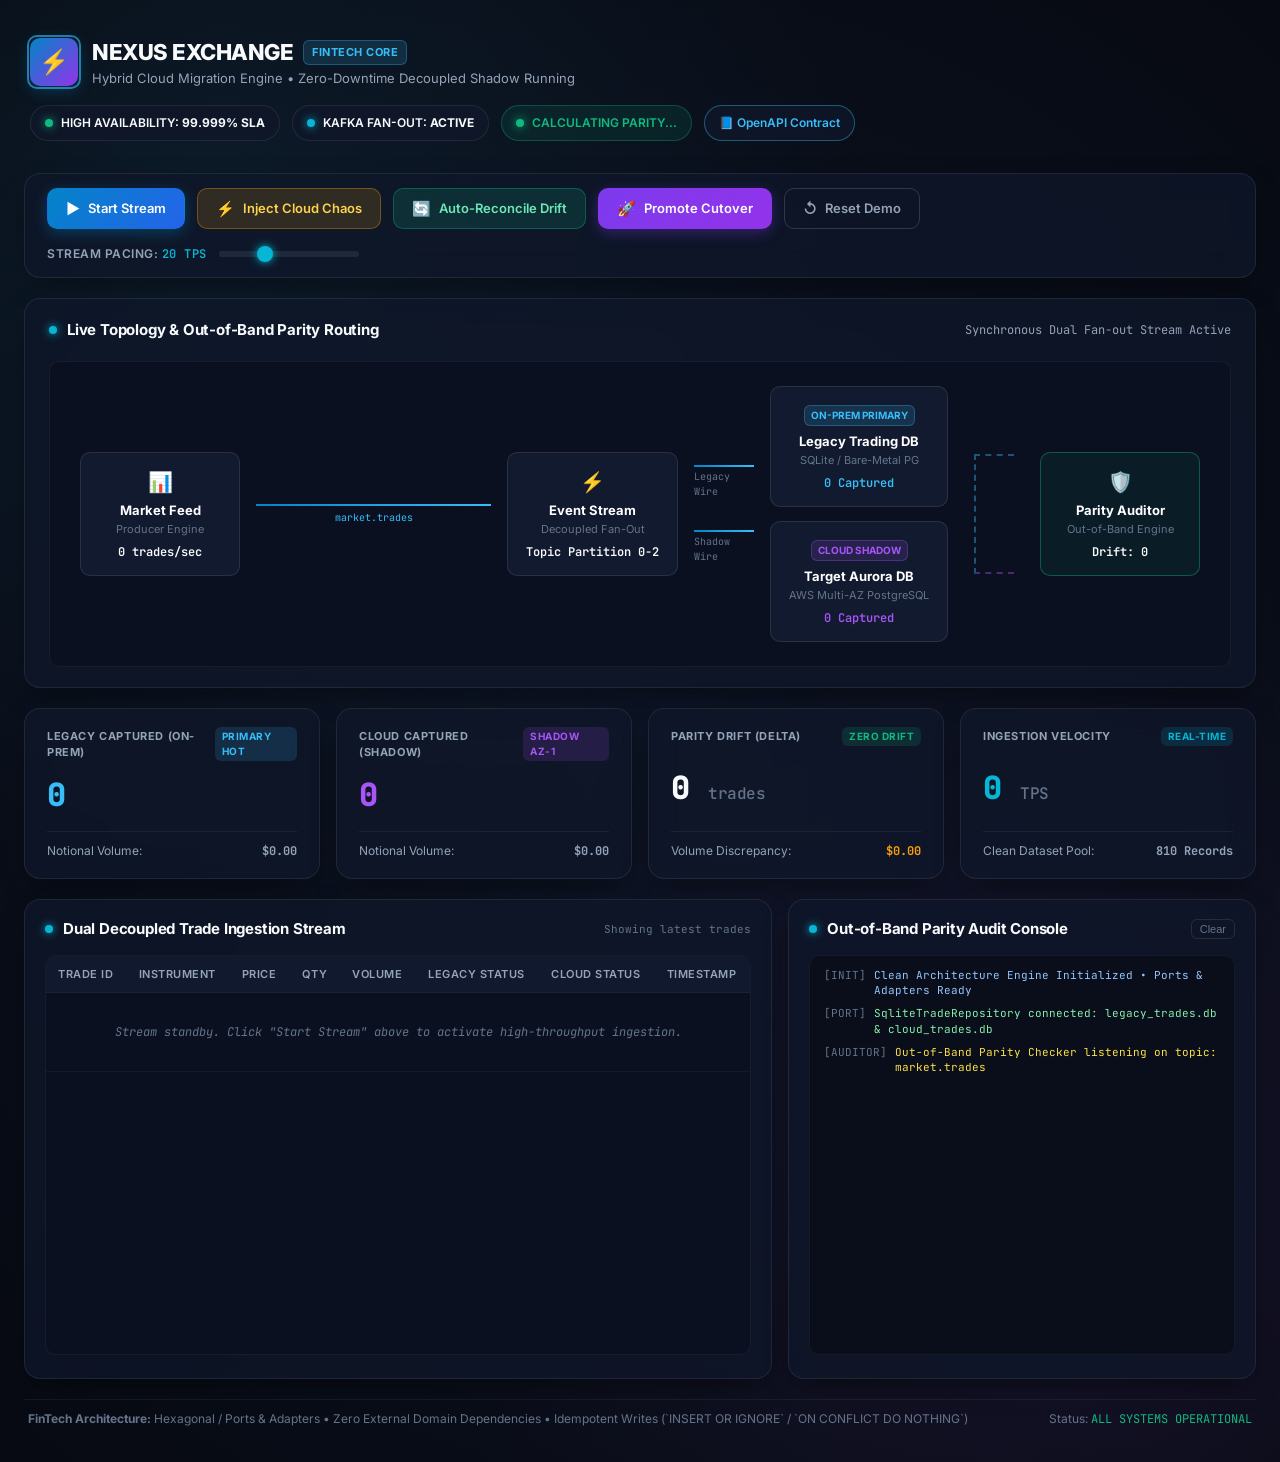
==== index.html @ 97c45644 "feat: initial clean architecture hybrid cloud migration system" ====
<!DOCTYPE html>
<html lang="en">
<head>
  <meta charset="UTF-8">
  <meta name="viewport" content="width=device-width, initial-scale=1.0">
  <title>Nexus Exchange | Hybrid Cloud Migration & Parity Mission Control</title>
  <meta name="description" content="Decoupled shadow running, real-time parity auditor, and zero-downtime cutover dashboard for 24/7 financial exchange.">
  <link rel="preconnect" href="https://fonts.googleapis.com">
  <link rel="preconnect" href="https://fonts.gstatic.com" crossorigin>
  <link href="https://fonts.googleapis.com/css2?family=Inter:wght@300;400;500;600;700;800&family=JetBrains+Mono:wght@400;500;700&display=swap" rel="stylesheet">
  <link rel="stylesheet" href="/style.css">
</head>
<body>
  <div class="app-container">
    <!-- Top Navigation / Header -->
    <header class="app-header">
      <div class="header-brand">
        <div class="brand-logo">
          <span class="logo-icon">⚡</span>
          <div class="logo-pulse"></div>
        </div>
        <div>
          <h1 class="brand-title">NEXUS EXCHANGE <span class="badge-sub">FINTECH CORE</span></h1>
          <p class="brand-subtitle">Hybrid Cloud Migration Engine &bull; Zero-Downtime Decoupled Shadow Running</p>
        </div>
      </div>

      <div class="header-telemetry">
        <div class="telemetry-badge" id="sla-badge">
          <span class="pulse-dot green"></span>
          <span class="badge-label">HIGH AVAILABILITY: <strong id="sla-val">99.999% SLA</strong></span>
        </div>
        <div class="telemetry-badge" id="broker-badge">
          <span class="pulse-dot cyan"></span>
          <span class="badge-label">KAFKA FAN-OUT: <strong id="broker-status">ACTIVE</strong></span>
        </div>
        <div class="telemetry-badge parity-pill" id="parity-pill">
          <span class="pulse-dot" id="parity-pill-dot"></span>
          <span class="badge-label" id="parity-pill-text">CALCULATING PARITY...</span>
        </div>
        <a href="/docs" target="_blank" class="telemetry-badge" style="text-decoration:none; color:#38bdf8; border-color:rgba(56,189,248,0.4);">
          <span>📘 OpenAPI Contract</span>
        </a>
      </div>
    </header>

    <!-- Mission Control Action Bar -->
    <section class="control-bar glass-card">
      <div class="controls-group">
        <button id="btn-stream-toggle" class="btn btn-primary" title="Toggle Live Market Feed Ingestion">
          <span class="btn-icon" id="stream-icon">▶</span>
          <span id="stream-btn-label">Start Stream</span>
        </button>

        <button id="btn-chaos-toggle" class="btn btn-warning" title="Simulate AWS Availability Zone Outage / Network Partition">
          <span class="btn-icon">⚡</span>
          <span id="chaos-btn-label">Inject Cloud Chaos</span>
        </button>

        <button id="btn-reconcile" class="btn btn-success" title="Execute Idempotent Out-of-Band Replay to Heal Drift">
          <span class="btn-icon">🔄</span>
          <span>Auto-Reconcile Drift</span>
        </button>

        <button id="btn-cutover" class="btn btn-accent" title="Promote Cloud Aurora to Primary Master">
          <span class="btn-icon">🚀</span>
          <span>Promote Cutover</span>
        </button>

        <button id="btn-reset" class="btn btn-outline" title="Reset Ingestion Databases and Cleanse Fresh Trades">
          <span class="btn-icon">↺</span>
          <span>Reset Demo</span>
        </button>
      </div>

      <div class="speed-slider-group">
        <label for="speed-range" class="slider-label">STREAM PACING: <span id="speed-val" class="mono text-cyan">20 TPS</span></label>
        <input type="range" id="speed-range" min="2" max="60" value="20" class="custom-slider">
      </div>
    </section>

    <!-- Architecture Visualizer Diagram -->
    <section class="arch-visualizer glass-card">
      <div class="section-header">
        <div class="section-title-wrap">
          <span class="section-dot"></span>
          <h2>Live Topology & Out-of-Band Parity Routing</h2>
        </div>
        <span class="topology-sub" id="topology-status-text">Synchronous Dual Fan-out Stream Active</span>
      </div>

      <div class="diagram-grid">
        <!-- Node 1: Producer -->
        <div class="topo-node producer-node">
          <div class="node-icon">📊</div>
          <div class="node-title">Market Feed</div>
          <div class="node-subtitle">Producer Engine</div>
          <div class="node-metric" id="topo-producer-rate">0 trades/sec</div>
        </div>

        <div class="connector connector-right">
          <div class="flow-line active"></div>
          <span class="connector-label">market.trades</span>
        </div>

        <!-- Node 2: Decoupled Broker -->
        <div class="topo-node broker-node">
          <div class="node-icon">⚡</div>
          <div class="node-title">Event Stream</div>
          <div class="node-subtitle">Decoupled Fan-Out</div>
          <div class="node-metric">Topic Partition 0-2</div>
        </div>

        <!-- Fork Split -->
        <div class="fork-connectors">
          <div class="fork-leg fork-top">
            <div class="flow-line active"></div>
            <span class="fork-tag">Legacy Wire</span>
          </div>
          <div class="fork-leg fork-bottom" id="cloud-fork-leg">
            <div class="flow-line active" id="cloud-flow-line"></div>
            <span class="fork-tag" id="cloud-fork-tag">Shadow Wire</span>
          </div>
        </div>

        <!-- Target Nodes Column -->
        <div class="target-nodes-col">
          <!-- Node 3: On-Prem Legacy -->
          <div class="topo-node legacy-target-node">
            <div class="node-badge legacy-tag">ON-PREM PRIMARY</div>
            <div class="node-title">Legacy Trading DB</div>
            <div class="node-subtitle">SQLite / Bare-Metal PG</div>
            <div class="node-metric mono text-legacy" id="topo-legacy-count">0 Captured</div>
          </div>

          <!-- Node 4: Target Cloud -->
          <div class="topo-node cloud-target-node" id="topo-cloud-node">
            <div class="node-badge cloud-tag" id="cloud-node-badge">CLOUD SHADOW</div>
            <div class="node-title">Target Aurora DB</div>
            <div class="node-subtitle">AWS Multi-AZ PostgreSQL</div>
            <div class="node-metric mono text-cloud" id="topo-cloud-count">0 Captured</div>
          </div>
        </div>

        <div class="auditor-connectors">
          <div class="diag-line-top"></div>
          <div class="diag-line-bottom"></div>
        </div>

        <!-- Node 5: Out of Band Parity Auditor -->
        <div class="topo-node auditor-node" id="topo-auditor-node">
          <div class="node-icon">🛡️</div>
          <div class="node-title">Parity Auditor</div>
          <div class="node-subtitle">Out-of-Band Engine</div>
          <div class="node-metric" id="topo-auditor-drift">Drift: 0</div>
        </div>
      </div>
    </section>

    <!-- Key Metrics Cards Grid -->
    <section class="kpi-grid">
      <!-- Card 1: Legacy Database Captured -->
      <div class="kpi-card glass-card">
        <div class="kpi-header">
          <span class="kpi-title">LEGACY CAPTURED (ON-PREM)</span>
          <span class="badge-mini legacy">PRIMARY HOT</span>
        </div>
        <div class="kpi-value mono text-legacy" id="kpi-legacy-count">0</div>
        <div class="kpi-footer">
          <span>Notional Volume:</span>
          <strong class="mono" id="kpi-legacy-vol">$0.00</strong>
        </div>
      </div>

      <!-- Card 2: Cloud Database Captured -->
      <div class="kpi-card glass-card">
        <div class="kpi-header">
          <span class="kpi-title">CLOUD CAPTURED (SHADOW)</span>
          <span class="badge-mini cloud" id="cloud-badge-status">SHADOW AZ-1</span>
        </div>
        <div class="kpi-value mono text-cloud" id="kpi-cloud-count">0</div>
        <div class="kpi-footer">
          <span>Notional Volume:</span>
          <strong class="mono" id="kpi-cloud-vol">$0.00</strong>
        </div>
      </div>

      <!-- Card 3: Out-of-Band Drift -->
      <div class="kpi-card glass-card" id="card-drift">
        <div class="kpi-header">
          <span class="kpi-title">PARITY DRIFT (DELTA)</span>
          <span class="badge-mini drift" id="drift-status-badge">ZERO DRIFT</span>
        </div>
        <div class="kpi-value mono" id="kpi-drift-count">0 <span class="drift-unit">trades</span></div>
        <div class="kpi-footer">
          <span>Volume Discrepancy:</span>
          <strong class="mono text-warn" id="kpi-vol-diff">$0.00</strong>
        </div>
      </div>

      <!-- Card 4: Cutover & Ingestion Velocity -->
      <div class="kpi-card glass-card">
        <div class="kpi-header">
          <span class="kpi-title">INGESTION VELOCITY</span>
          <span class="badge-mini tps">REAL-TIME</span>
        </div>
        <div class="kpi-value mono text-cyan" id="kpi-tps">0 <span class="drift-unit">TPS</span></div>
        <div class="kpi-footer">
          <span>Clean Dataset Pool:</span>
          <strong class="mono" id="kpi-clean-pool">810 Records</strong>
        </div>
      </div>
    </section>

    <!-- Main Workspace Split: Live Feeds & Audit Ledger -->
    <main class="workspace-grid">
      <!-- Left Panel: Real-Time Dual Trade Ingestion Feed -->
      <section class="feed-panel glass-card">
        <div class="panel-header">
          <div class="section-title-wrap">
            <span class="section-dot pulse-cyan"></span>
            <h3>Dual Decoupled Trade Ingestion Stream</h3>
          </div>
          <span class="feed-counter mono" id="feed-counter">Showing latest trades</span>
        </div>

        <div class="table-container">
          <table class="trade-table" id="trade-table">
            <thead>
              <tr>
                <th>Trade ID</th>
                <th>Instrument</th>
                <th>Price</th>
                <th>Qty</th>
                <th>Volume</th>
                <th>Legacy Status</th>
                <th>Cloud Status</th>
                <th>Timestamp</th>
              </tr>
            </thead>
            <tbody id="trade-tbody">
              <!-- Populated dynamically via SSE stream -->
              <tr class="empty-row">
                <td colspan="8">Stream standby. Click "Start Stream" above to activate high-throughput ingestion.</td>
              </tr>
            </tbody>
          </table>
        </div>
      </section>

      <!-- Right Panel: Parity Audit Log & Chaos Console -->
      <section class="audit-panel glass-card">
        <div class="panel-header">
          <div class="section-title-wrap">
            <span class="section-dot pulse-green" id="audit-dot"></span>
            <h3>Out-of-Band Parity Audit Console</h3>
          </div>
          <button class="btn-clear" id="btn-clear-log" title="Clear Event Log">Clear</button>
        </div>

        <div class="console-box" id="audit-console">
          <div class="log-line info">
            <span class="log-ts">[INIT]</span>
            <span class="log-msg">Clean Architecture Engine Initialized &bull; Ports & Adapters Ready</span>
          </div>
          <div class="log-line success">
            <span class="log-ts">[PORT]</span>
            <span class="log-msg">SqliteTradeRepository connected: legacy_trades.db &amp; cloud_trades.db</span>
          </div>
          <div class="log-line highlight">
            <span class="log-ts">[AUDITOR]</span>
            <span class="log-msg">Out-of-Band Parity Checker listening on topic: market.trades</span>
          </div>
        </div>
      </section>
    </main>

    <!-- Footer System Info -->
    <footer class="app-footer">
      <div>
        <strong>FinTech Architecture:</strong> Hexagonal / Ports &amp; Adapters &bull; Zero External Domain Dependencies &bull; Idempotent Writes (`INSERT OR IGNORE` / `ON CONFLICT DO NOTHING`)
      </div>
      <div>
        Status: <span class="text-green mono">ALL SYSTEMS OPERATIONAL</span>
      </div>
    </footer>
  </div>

  <script src="/app.js"></script>
</body>
</html>
---- style.css ----
/* ==========================================================================
   NEXUS EXCHANGE - HYBRID CLOUD MIGRATION MISSION CONTROL
   Sleek Dark Mode FinTech Visual System
   ========================================================================== */

:root {
  --bg-main: #070a12;
  --bg-card: rgba(15, 23, 42, 0.75);
  --bg-card-hover: rgba(22, 34, 61, 0.85);
  --bg-inner: #0b1120;
  --border-card: rgba(255, 255, 255, 0.08);
  --border-focus: rgba(56, 189, 248, 0.5);

  --text-primary: #f8fafc;
  --text-secondary: #94a3b8;
  --text-muted: #64748b;

  --color-legacy: #38bdf8;
  --color-cloud: #a855f7;
  --color-green: #10b981;
  --color-green-glow: rgba(16, 185, 129, 0.25);
  --color-warn: #f59e0b;
  --color-warn-glow: rgba(245, 158, 11, 0.25);
  --color-danger: #ef4444;
  --color-danger-glow: rgba(239, 68, 68, 0.3);
  --color-cyan: #06b6d4;
  --color-cyan-glow: rgba(6, 182, 212, 0.25);

  --font-sans: 'Inter', -apple-system, BlinkMacSystemFont, 'Segoe UI', Roboto, sans-serif;
  --font-mono: 'JetBrains Mono', 'Fira Code', monospace;

  --radius-sm: 6px;
  --radius-md: 10px;
  --radius-lg: 16px;
  --radius-xl: 22px;

  --shadow-card: 0 10px 30px -10px rgba(0, 0, 0, 0.6);
  --shadow-glow-cyan: 0 0 20px -3px rgba(6, 182, 212, 0.4);
  --shadow-glow-green: 0 0 20px -3px rgba(16, 185, 129, 0.4);
  --shadow-glow-danger: 0 0 25px 0px rgba(239, 68, 68, 0.45);
}

* {
  box-sizing: border-box;
  margin: 0;
  padding: 0;
}

body {
  background-color: var(--bg-main);
  background-image: 
    radial-gradient(circle at 15% 15%, rgba(56, 189, 248, 0.08) 0%, transparent 40%),
    radial-gradient(circle at 85% 85%, rgba(168, 85, 247, 0.08) 0%, transparent 40%),
    radial-gradient(circle at 50% 50%, rgba(15, 23, 42, 0.8) 0%, var(--bg-main) 100%);
  color: var(--text-primary);
  font-family: var(--font-sans);
  line-height: 1.5;
  min-height: 100vh;
  padding: 24px;
  -webkit-font-smoothing: antialiased;
}

.mono {
  font-family: var(--font-mono);
}

.text-cyan { color: var(--color-cyan); }
.text-green { color: var(--color-green); }
.text-legacy { color: var(--color-legacy); }
.text-cloud { color: var(--color-cloud); }
.text-warn { color: var(--color-warn); }
.text-danger { color: var(--color-danger); }

/* Glassmorphism Card Style */
.glass-card {
  background: var(--bg-card);
  backdrop-filter: blur(16px);
  -webkit-backdrop-filter: blur(16px);
  border: 1px solid var(--border-card);
  border-radius: var(--radius-lg);
  box-shadow: var(--shadow-card);
  transition: transform 0.2s ease, border-color 0.2s ease, box-shadow 0.2s ease;
}

.glass-card:hover {
  border-color: rgba(255, 255, 255, 0.12);
}

.app-container {
  max-width: 1480px;
  margin: 0 auto;
  display: flex;
  flex-direction: column;
  gap: 20px;
}

/* ==========================================================================
   Header & Telemetry Ribbon
   ========================================================================== */
.app-header {
  display: flex;
  justify-content: space-between;
  align-items: center;
  flex-wrap: wrap;
  gap: 16px;
  padding: 12px 6px;
}

.header-brand {
  display: flex;
  align-items: center;
  gap: 14px;
}

.brand-logo {
  position: relative;
  width: 48px;
  height: 48px;
  border-radius: var(--radius-md);
  background: linear-gradient(135deg, #0284c7, #9333ea);
  display: flex;
  align-items: center;
  justify-content: center;
  box-shadow: 0 4px 15px rgba(2, 132, 199, 0.35);
}

.logo-icon {
  font-size: 24px;
}

.logo-pulse {
  position: absolute;
  inset: -3px;
  border-radius: var(--radius-md);
  border: 2px solid rgba(56, 189, 248, 0.6);
  animation: pulse-ring 2s cubic-bezier(0.24, 0, 0.38, 1) infinite;
}

@keyframes pulse-ring {
  0% { transform: scale(0.95); opacity: 0.8; }
  50% { transform: scale(1.15); opacity: 0; }
  100% { transform: scale(0.95); opacity: 0; }
}

.brand-title {
  font-size: 22px;
  font-weight: 800;
  letter-spacing: -0.5px;
  display: flex;
  align-items: center;
  gap: 10px;
}

.badge-sub {
  font-size: 11px;
  font-weight: 700;
  padding: 3px 8px;
  border-radius: var(--radius-sm);
  background: rgba(56, 189, 248, 0.15);
  color: var(--color-legacy);
  border: 1px solid rgba(56, 189, 248, 0.3);
  letter-spacing: 0.5px;
}

.brand-subtitle {
  font-size: 13px;
  color: var(--text-secondary);
}

.header-telemetry {
  display: flex;
  align-items: center;
  gap: 12px;
  flex-wrap: wrap;
}

.telemetry-badge {
  display: flex;
  align-items: center;
  gap: 8px;
  padding: 8px 14px;
  border-radius: 9999px;
  background: rgba(15, 23, 42, 0.8);
  border: 1px solid var(--border-card);
  font-size: 12px;
  font-weight: 600;
}

.parity-pill {
  border-color: rgba(16, 185, 129, 0.3);
  background: rgba(16, 185, 129, 0.1);
  color: var(--color-green);
  transition: all 0.3s ease;
}

.parity-pill.drift {
  border-color: rgba(239, 68, 68, 0.4);
  background: rgba(239, 68, 68, 0.15);
  color: #fca5a5;
  box-shadow: var(--shadow-glow-danger);
}

.pulse-dot {
  width: 8px;
  height: 8px;
  border-radius: 50%;
  background: var(--color-green);
  box-shadow: 0 0 10px var(--color-green);
  animation: pulse-dot 1.5s infinite;
}

.pulse-dot.cyan {
  background: var(--color-cyan);
  box-shadow: 0 0 10px var(--color-cyan);
}

.pulse-dot.warn {
  background: var(--color-warn);
  box-shadow: 0 0 10px var(--color-warn);
}

.pulse-dot.danger {
  background: var(--color-danger);
  box-shadow: 0 0 12px var(--color-danger);
}

@keyframes pulse-dot {
  0% { transform: scale(0.9); opacity: 0.7; }
  50% { transform: scale(1.2); opacity: 1; }
  100% { transform: scale(0.9); opacity: 0.7; }
}

/* ==========================================================================
   Control Bar
   ========================================================================== */
.control-bar {
  display: flex;
  justify-content: space-between;
  align-items: center;
  padding: 14px 22px;
  flex-wrap: wrap;
  gap: 16px;
}

.controls-group {
  display: flex;
  align-items: center;
  gap: 12px;
  flex-wrap: wrap;
}

.btn {
  display: inline-flex;
  align-items: center;
  gap: 8px;
  padding: 10px 18px;
  border-radius: var(--radius-md);
  font-size: 13px;
  font-weight: 600;
  cursor: pointer;
  border: 1px solid transparent;
  transition: all 0.2s cubic-bezier(0.4, 0, 0.2, 1);
  font-family: var(--font-sans);
}

.btn:active {
  transform: scale(0.97);
}

.btn-icon {
  font-size: 15px;
}

.btn-primary {
  background: linear-gradient(135deg, #0284c7, #2563eb);
  color: #fff;
  box-shadow: 0 4px 14px rgba(2, 132, 199, 0.35);
}

.btn-primary:hover {
  background: linear-gradient(135deg, #0369a1, #1d4ed8);
  box-shadow: var(--shadow-glow-cyan);
}

.btn-warning {
  background: rgba(245, 158, 11, 0.15);
  color: #fcd34d;
  border-color: rgba(245, 158, 11, 0.35);
}

.btn-warning:hover {
  background: rgba(245, 158, 11, 0.25);
  box-shadow: 0 0 15px rgba(245, 158, 11, 0.35);
}

.btn-warning.active-chaos {
  background: linear-gradient(135deg, #dc2626, #b91c1c);
  color: #fff;
  border-color: #ef4444;
  box-shadow: var(--shadow-glow-danger);
  animation: chaos-pulse 1.2s infinite;
}

@keyframes chaos-pulse {
  0% { box-shadow: 0 0 10px rgba(239, 68, 68, 0.4); }
  50% { box-shadow: 0 0 25px rgba(239, 68, 68, 0.8); }
  100% { box-shadow: 0 0 10px rgba(239, 68, 68, 0.4); }
}

.btn-success {
  background: rgba(16, 185, 129, 0.15);
  color: #6ee7b7;
  border-color: rgba(16, 185, 129, 0.35);
}

.btn-success:hover {
  background: rgba(16, 185, 129, 0.25);
  box-shadow: var(--shadow-glow-green);
}

.btn-accent {
  background: linear-gradient(135deg, #7c3aed, #9333ea);
  color: #fff;
  box-shadow: 0 4px 14px rgba(124, 58, 237, 0.35);
}

.btn-accent:hover {
  background: linear-gradient(135deg, #6d28d9, #7e22ce);
}

.btn-outline {
  background: transparent;
  color: var(--text-secondary);
  border-color: rgba(255, 255, 255, 0.15);
}

.btn-outline:hover {
  background: rgba(255, 255, 255, 0.05);
  color: var(--text-primary);
}

.speed-slider-group {
  display: flex;
  align-items: center;
  gap: 12px;
}

.slider-label {
  font-size: 12px;
  font-weight: 600;
  color: var(--text-secondary);
  letter-spacing: 0.5px;
}

.custom-slider {
  appearance: none;
  width: 140px;
  height: 6px;
  background: #1e293b;
  border-radius: 9999px;
  outline: none;
  cursor: pointer;
}

.custom-slider::-webkit-slider-thumb {
  appearance: none;
  width: 16px;
  height: 16px;
  border-radius: 50%;
  background: var(--color-cyan);
  box-shadow: 0 0 8px var(--color-cyan);
  cursor: pointer;
}

/* ==========================================================================
   Architecture Visualizer Diagram
   ========================================================================== */
.arch-visualizer {
  padding: 20px 24px;
}

.section-header {
  display: flex;
  justify-content: space-between;
  align-items: center;
  margin-bottom: 20px;
}

.section-title-wrap {
  display: flex;
  align-items: center;
  gap: 10px;
}

.section-title-wrap h2,
.section-title-wrap h3 {
  font-size: 15px;
  font-weight: 700;
  letter-spacing: -0.2px;
}

.section-dot {
  width: 8px;
  height: 8px;
  border-radius: 50%;
  background: var(--color-cyan);
  box-shadow: 0 0 8px var(--color-cyan);
}

.topology-sub {
  font-size: 12px;
  color: var(--text-secondary);
  font-family: var(--font-mono);
}

.diagram-grid {
  display: flex;
  align-items: center;
  justify-content: space-between;
  position: relative;
  background: rgba(11, 17, 32, 0.85);
  border: 1px solid rgba(255, 255, 255, 0.05);
  border-radius: var(--radius-md);
  padding: 24px 30px;
  gap: 16px;
  overflow-x: auto;
}

.topo-node {
  background: #111a2e;
  border: 1px solid rgba(255, 255, 255, 0.1);
  border-radius: var(--radius-md);
  padding: 14px 18px;
  min-width: 160px;
  text-align: center;
  position: relative;
  transition: all 0.3s ease;
}

.topo-node:hover {
  transform: translateY(-2px);
  border-color: rgba(56, 189, 248, 0.4);
}

.node-icon {
  font-size: 20px;
  margin-bottom: 4px;
}

.node-title {
  font-size: 13px;
  font-weight: 700;
  color: #fff;
}

.node-subtitle {
  font-size: 11px;
  color: var(--text-muted);
  margin-bottom: 6px;
}

.node-metric {
  font-size: 12px;
  font-weight: 600;
  font-family: var(--font-mono);
}

.node-badge {
  display: inline-block;
  font-size: 10px;
  font-weight: 700;
  padding: 2px 6px;
  border-radius: var(--radius-sm);
  margin-bottom: 6px;
}

.node-badge.legacy-tag {
  background: rgba(56, 189, 248, 0.15);
  color: var(--color-legacy);
  border: 1px solid rgba(56, 189, 248, 0.3);
}

.node-badge.cloud-tag {
  background: rgba(168, 85, 247, 0.15);
  color: var(--color-cloud);
  border: 1px solid rgba(168, 85, 247, 0.3);
}

/* Dynamic State for Cloud Target Node during Outage */
.cloud-target-node.outage {
  border-color: #ef4444;
  background: rgba(239, 68, 68, 0.08);
  box-shadow: 0 0 20px rgba(239, 68, 68, 0.25);
}

.cloud-target-node.outage .node-badge {
  background: rgba(239, 68, 68, 0.2);
  color: #fca5a5;
  border-color: #ef4444;
}

.connector {
  flex: 1;
  position: relative;
  display: flex;
  flex-direction: column;
  align-items: center;
  min-width: 60px;
}

.flow-line {
  width: 100%;
  height: 2px;
  background: linear-gradient(90deg, #0284c7, #38bdf8);
  position: relative;
  overflow: hidden;
}

.flow-line::after {
  content: '';
  position: absolute;
  top: 0;
  left: -50%;
  width: 50%;
  height: 100%;
  background: #fff;
  box-shadow: 0 0 10px #38bdf8;
  animation: flow-run 1.5s infinite linear;
}

@keyframes flow-run {
  0% { left: -50%; }
  100% { left: 100%; }
}

.connector-label {
  font-size: 10px;
  font-family: var(--font-mono);
  color: var(--color-legacy);
  margin-top: 4px;
}

.fork-connectors {
  display: flex;
  flex-direction: column;
  justify-content: space-around;
  height: 130px;
  width: 60px;
}

.fork-leg {
  display: flex;
  flex-direction: column;
  align-items: center;
}

.fork-tag {
  font-size: 10px;
  color: var(--text-muted);
  font-family: var(--font-mono);
  margin-top: 2px;
}

.fork-leg.partitioned .flow-line {
  background: #ef4444;
}

.fork-leg.partitioned .flow-line::after {
  display: none;
}

.fork-leg.partitioned .fork-tag {
  color: #f87171;
  font-weight: 700;
}

.target-nodes-col {
  display: flex;
  flex-direction: column;
  gap: 14px;
}

.auditor-connectors {
  display: flex;
  flex-direction: column;
  justify-content: center;
  width: 40px;
  height: 120px;
  border-left: 2px dashed rgba(56, 189, 248, 0.4);
  border-top: 2px dashed rgba(56, 189, 248, 0.4);
  border-bottom: 2px dashed rgba(168, 85, 247, 0.4);
  margin: 0 10px;
}

.auditor-node {
  border-color: rgba(16, 185, 129, 0.4);
  background: rgba(16, 185, 129, 0.08);
}

.auditor-node.drift-alert {
  border-color: #ef4444;
  background: rgba(239, 68, 68, 0.12);
  box-shadow: 0 0 25px rgba(239, 68, 68, 0.35);
}

/* ==========================================================================
   KPI Cards Grid
   ========================================================================== */
.kpi-grid {
  display: grid;
  grid-template-columns: repeat(auto-fit, minmax(260px, 1fr));
  gap: 16px;
}

.kpi-card {
  padding: 18px 22px;
  display: flex;
  flex-direction: column;
  justify-content: space-between;
}

.kpi-header {
  display: flex;
  justify-content: space-between;
  align-items: center;
  margin-bottom: 10px;
}

.kpi-title {
  font-size: 11px;
  font-weight: 700;
  letter-spacing: 0.6px;
  color: var(--text-secondary);
}

.badge-mini {
  font-size: 10px;
  font-weight: 700;
  padding: 2px 7px;
  border-radius: var(--radius-sm);
  text-transform: uppercase;
  letter-spacing: 0.5px;
}

.badge-mini.legacy {
  background: rgba(56, 189, 248, 0.15);
  color: var(--color-legacy);
}

.badge-mini.cloud {
  background: rgba(168, 85, 247, 0.15);
  color: var(--color-cloud);
}

.badge-mini.drift {
  background: rgba(16, 185, 129, 0.15);
  color: var(--color-green);
}

.badge-mini.drift.alert {
  background: rgba(239, 68, 68, 0.2);
  color: #f87171;
}

.badge-mini.tps {
  background: rgba(6, 182, 212, 0.15);
  color: var(--color-cyan);
}

.kpi-value {
  font-size: 32px;
  font-weight: 800;
  letter-spacing: -0.5px;
  margin-bottom: 12px;
}

.drift-unit {
  font-size: 16px;
  font-weight: 500;
  color: var(--text-muted);
}

.kpi-footer {
  display: flex;
  justify-content: space-between;
  align-items: center;
  font-size: 12px;
  color: var(--text-secondary);
  border-top: 1px solid rgba(255, 255, 255, 0.06);
  padding-top: 10px;
}

/* ==========================================================================
   Workspace Grid (Feed & Audit Console)
   ========================================================================== */
.workspace-grid {
  display: grid;
  grid-template-columns: 1.6fr 1fr;
  gap: 16px;
}

@media (max-width: 1024px) {
  .workspace-grid {
    grid-template-columns: 1fr;
  }
}

.feed-panel, .audit-panel {
  padding: 18px 20px;
  display: flex;
  flex-direction: column;
  min-height: 480px;
}

.panel-header {
  display: flex;
  justify-content: space-between;
  align-items: center;
  margin-bottom: 14px;
}

.feed-counter {
  font-size: 11px;
  color: var(--text-muted);
}

.table-container {
  flex: 1;
  overflow-y: auto;
  border-radius: var(--radius-md);
  border: 1px solid rgba(255, 255, 255, 0.05);
  background: rgba(11, 17, 32, 0.9);
  max-height: 400px;
}

.trade-table {
  width: 100%;
  border-collapse: collapse;
  font-size: 12px;
  text-align: left;
}

.trade-table th {
  background: #11192e;
  padding: 10px 12px;
  font-weight: 600;
  color: var(--text-secondary);
  border-bottom: 1px solid rgba(255, 255, 255, 0.08);
  position: sticky;
  top: 0;
  z-index: 2;
  font-size: 11px;
  text-transform: uppercase;
  letter-spacing: 0.5px;
}

.trade-table td {
  padding: 9px 12px;
  border-bottom: 1px solid rgba(255, 255, 255, 0.04);
  font-family: var(--font-mono);
  font-size: 12px;
}

.trade-table tr:hover {
  background: rgba(255, 255, 255, 0.03);
}

.ticker-tag {
  display: inline-block;
  padding: 2px 6px;
  border-radius: 4px;
  background: rgba(56, 189, 248, 0.1);
  color: var(--color-legacy);
  font-weight: 700;
  font-size: 11px;
}

.status-badge-table {
  display: inline-flex;
  align-items: center;
  gap: 4px;
  padding: 2px 6px;
  border-radius: 4px;
  font-size: 10px;
  font-weight: 700;
}

.status-badge-table.success {
  background: rgba(16, 185, 129, 0.15);
  color: #6ee7b7;
}

.status-badge-table.dropped {
  background: rgba(239, 68, 68, 0.2);
  color: #fca5a5;
  animation: flash-red 0.8s ease;
}

@keyframes flash-red {
  0% { transform: scale(1.1); }
  100% { transform: scale(1); }
}

.empty-row td {
  text-align: center;
  padding: 30px;
  color: var(--text-muted);
  font-style: italic;
}

/* Console Box */
.btn-clear {
  background: transparent;
  border: 1px solid rgba(255, 255, 255, 0.1);
  color: var(--text-muted);
  padding: 3px 8px;
  border-radius: var(--radius-sm);
  font-size: 11px;
  cursor: pointer;
}

.btn-clear:hover {
  color: #fff;
  border-color: rgba(255, 255, 255, 0.3);
}

.console-box {
  flex: 1;
  background: #090e1a;
  border: 1px solid rgba(255, 255, 255, 0.05);
  border-radius: var(--radius-md);
  padding: 12px 14px;
  font-family: var(--font-mono);
  font-size: 11px;
  overflow-y: auto;
  max-height: 400px;
  display: flex;
  flex-direction: column;
  gap: 8px;
}

.log-line {
  display: flex;
  gap: 8px;
  line-height: 1.4;
  word-break: break-word;
}

.log-ts {
  color: var(--text-muted);
  flex-shrink: 0;
}

.log-line.info .log-msg { color: #93c5fd; }
.log-line.success .log-msg { color: #86efac; }
.log-line.highlight .log-msg { color: #fde047; }
.log-line.alert .log-msg { color: #fca5a5; font-weight: 700; }
.log-line.audit .log-msg { color: #c4b5fd; }

/* ==========================================================================
   Footer
   ========================================================================== */
.app-footer {
  display: flex;
  justify-content: space-between;
  align-items: center;
  font-size: 12px;
  color: var(--text-muted);
  padding: 10px 4px;
  border-top: 1px solid rgba(255, 255, 255, 0.06);
  flex-wrap: wrap;
  gap: 10px;
}
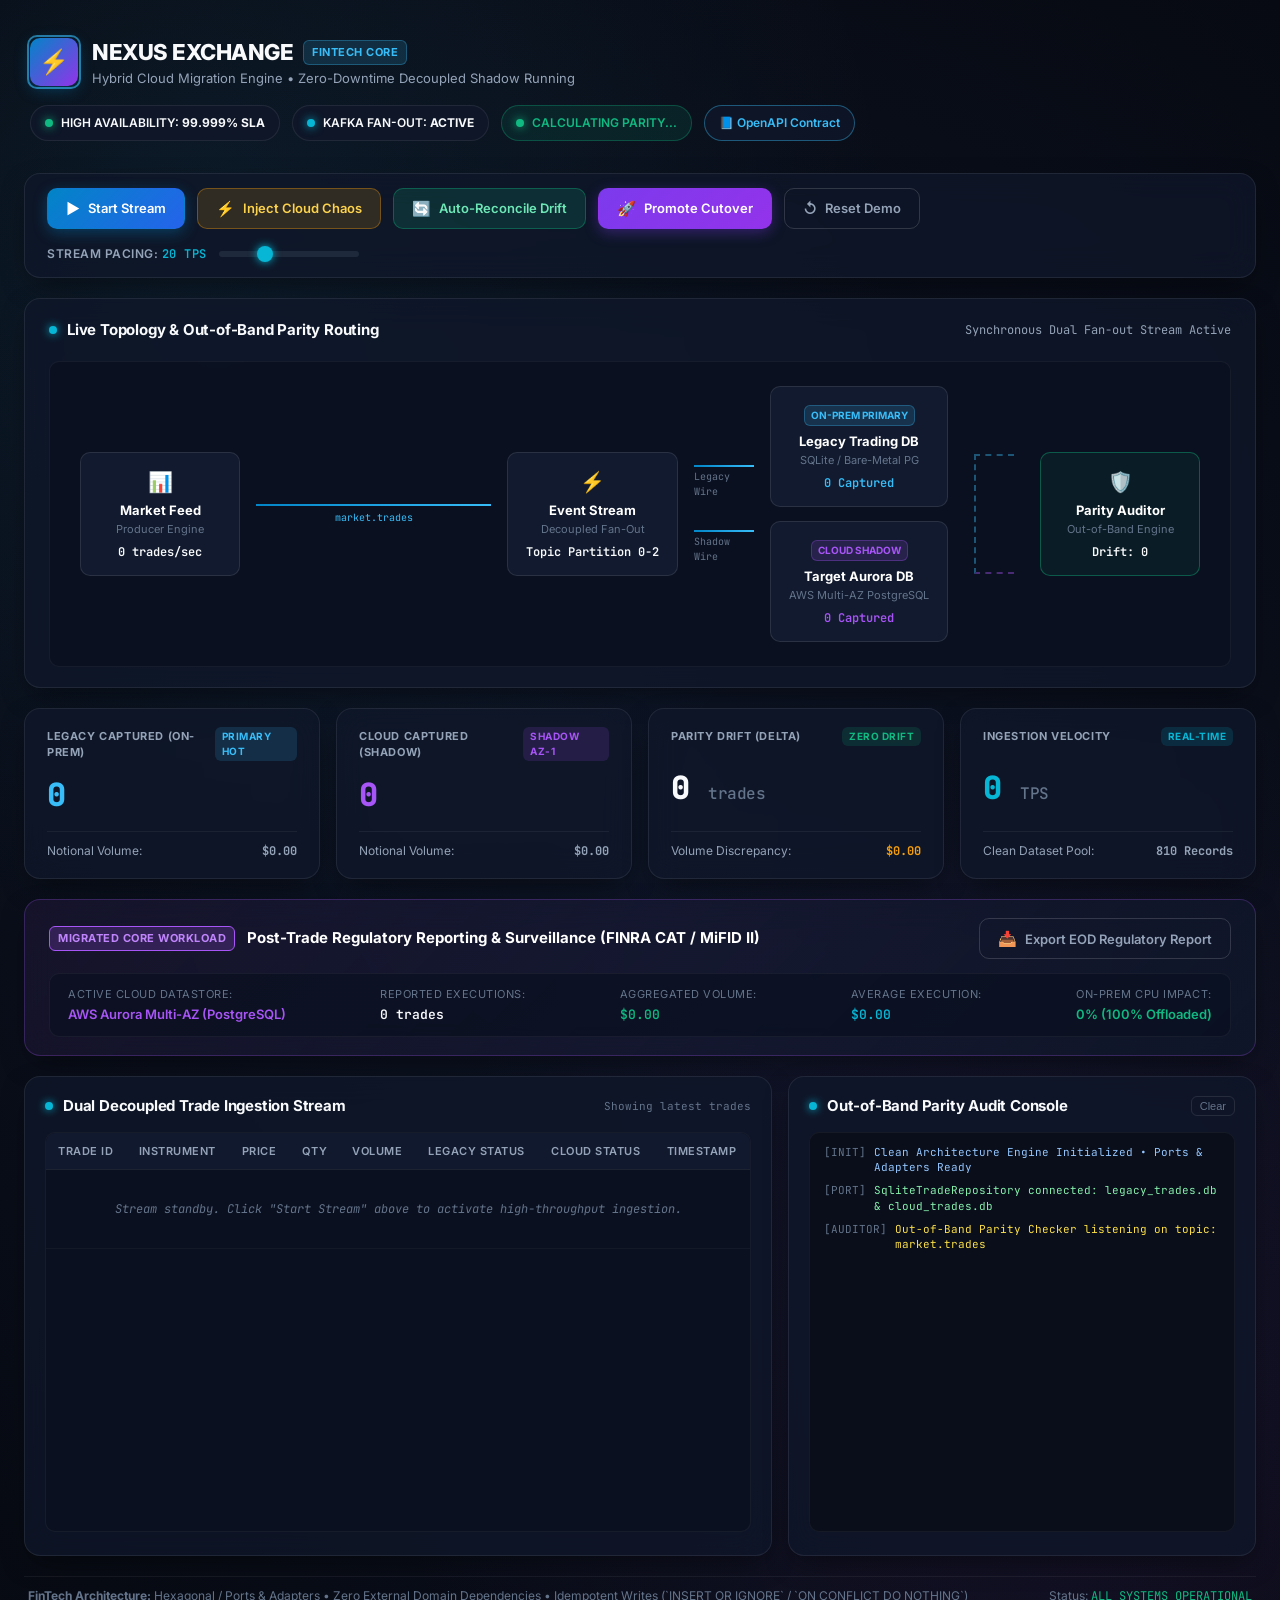
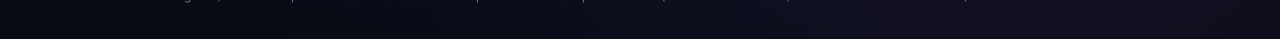
==== commit cf047219: "feat(challenge-1.2): implement trade reporting workload, cost-risk breakdown, and dynamic sync demo" ====
--- a/index.html
+++ b/index.html
@@ -208,6 +208,42 @@
         <div class="kpi-footer">
           <span>Clean Dataset Pool:</span>
           <strong class="mono" id="kpi-clean-pool">810 Records</strong>
+        </div>
+      </div>
+    </section>
+
+    <!-- Migrated Core Workload: Trade Reporting & Regulatory Compliance -->
+    <section class="glass-card reporting-workload-card">
+      <div class="workload-header">
+        <div class="workload-title-wrap">
+          <span class="badge-sub" style="background: rgba(168,85,247,0.2); color:#c084fc; border-color:#a855f7;">MIGRATED CORE WORKLOAD</span>
+          <h3>Post-Trade Regulatory Reporting & Surveillance (FINRA CAT / MiFID II)</h3>
+        </div>
+        <button class="btn btn-outline" id="btn-export-eod" title="Download Regulatory Compliance Snapshot">
+          <span class="btn-icon">📥</span>
+          <span>Export EOD Regulatory Report</span>
+        </button>
+      </div>
+      <div class="workload-metrics-ribbon">
+        <div class="workload-metric-item">
+          <span class="w-label">Active Cloud Datastore:</span>
+          <strong class="w-val text-cloud">AWS Aurora Multi-AZ (PostgreSQL)</strong>
+        </div>
+        <div class="workload-metric-item">
+          <span class="w-label">Reported Executions:</span>
+          <strong class="w-val mono" id="rep-executions">0 trades</strong>
+        </div>
+        <div class="workload-metric-item">
+          <span class="w-label">Aggregated Volume:</span>
+          <strong class="w-val mono text-green" id="rep-volume">$0.00</strong>
+        </div>
+        <div class="workload-metric-item">
+          <span class="w-label">Average Execution:</span>
+          <strong class="w-val mono text-cyan" id="rep-avg">$0.00</strong>
+        </div>
+        <div class="workload-metric-item">
+          <span class="w-label">On-Prem CPU Impact:</span>
+          <strong class="w-val text-green">0% (100% Offloaded)</strong>
         </div>
       </div>
     </section>
--- a/style.css
+++ b/style.css
@@ -858,6 +858,67 @@
 .log-line.audit .log-msg { color: #c4b5fd; }
 
 /* ==========================================================================
+   Migrated Core Workload: Trade Reporting Card
+   ========================================================================== */
+.reporting-workload-card {
+  padding: 18px 24px;
+  background: linear-gradient(135deg, rgba(168, 85, 247, 0.08), rgba(15, 23, 42, 0.85));
+  border-color: rgba(168, 85, 247, 0.25);
+}
+
+.workload-header {
+  display: flex;
+  justify-content: space-between;
+  align-items: center;
+  flex-wrap: wrap;
+  gap: 12px;
+  margin-bottom: 14px;
+}
+
+.workload-title-wrap {
+  display: flex;
+  align-items: center;
+  gap: 12px;
+  flex-wrap: wrap;
+}
+
+.workload-title-wrap h3 {
+  font-size: 15px;
+  font-weight: 700;
+  color: #fff;
+}
+
+.workload-metrics-ribbon {
+  display: flex;
+  align-items: center;
+  justify-content: space-between;
+  flex-wrap: wrap;
+  gap: 16px;
+  background: rgba(11, 17, 32, 0.7);
+  padding: 12px 18px;
+  border-radius: var(--radius-md);
+  border: 1px solid rgba(255, 255, 255, 0.05);
+}
+
+.workload-metric-item {
+  display: flex;
+  flex-direction: column;
+  gap: 2px;
+}
+
+.w-label {
+  font-size: 11px;
+  color: var(--text-muted);
+  text-transform: uppercase;
+  letter-spacing: 0.5px;
+}
+
+.w-val {
+  font-size: 13px;
+  font-weight: 600;
+}
+
+/* ==========================================================================
    Footer
    ========================================================================== */
 .app-footer {
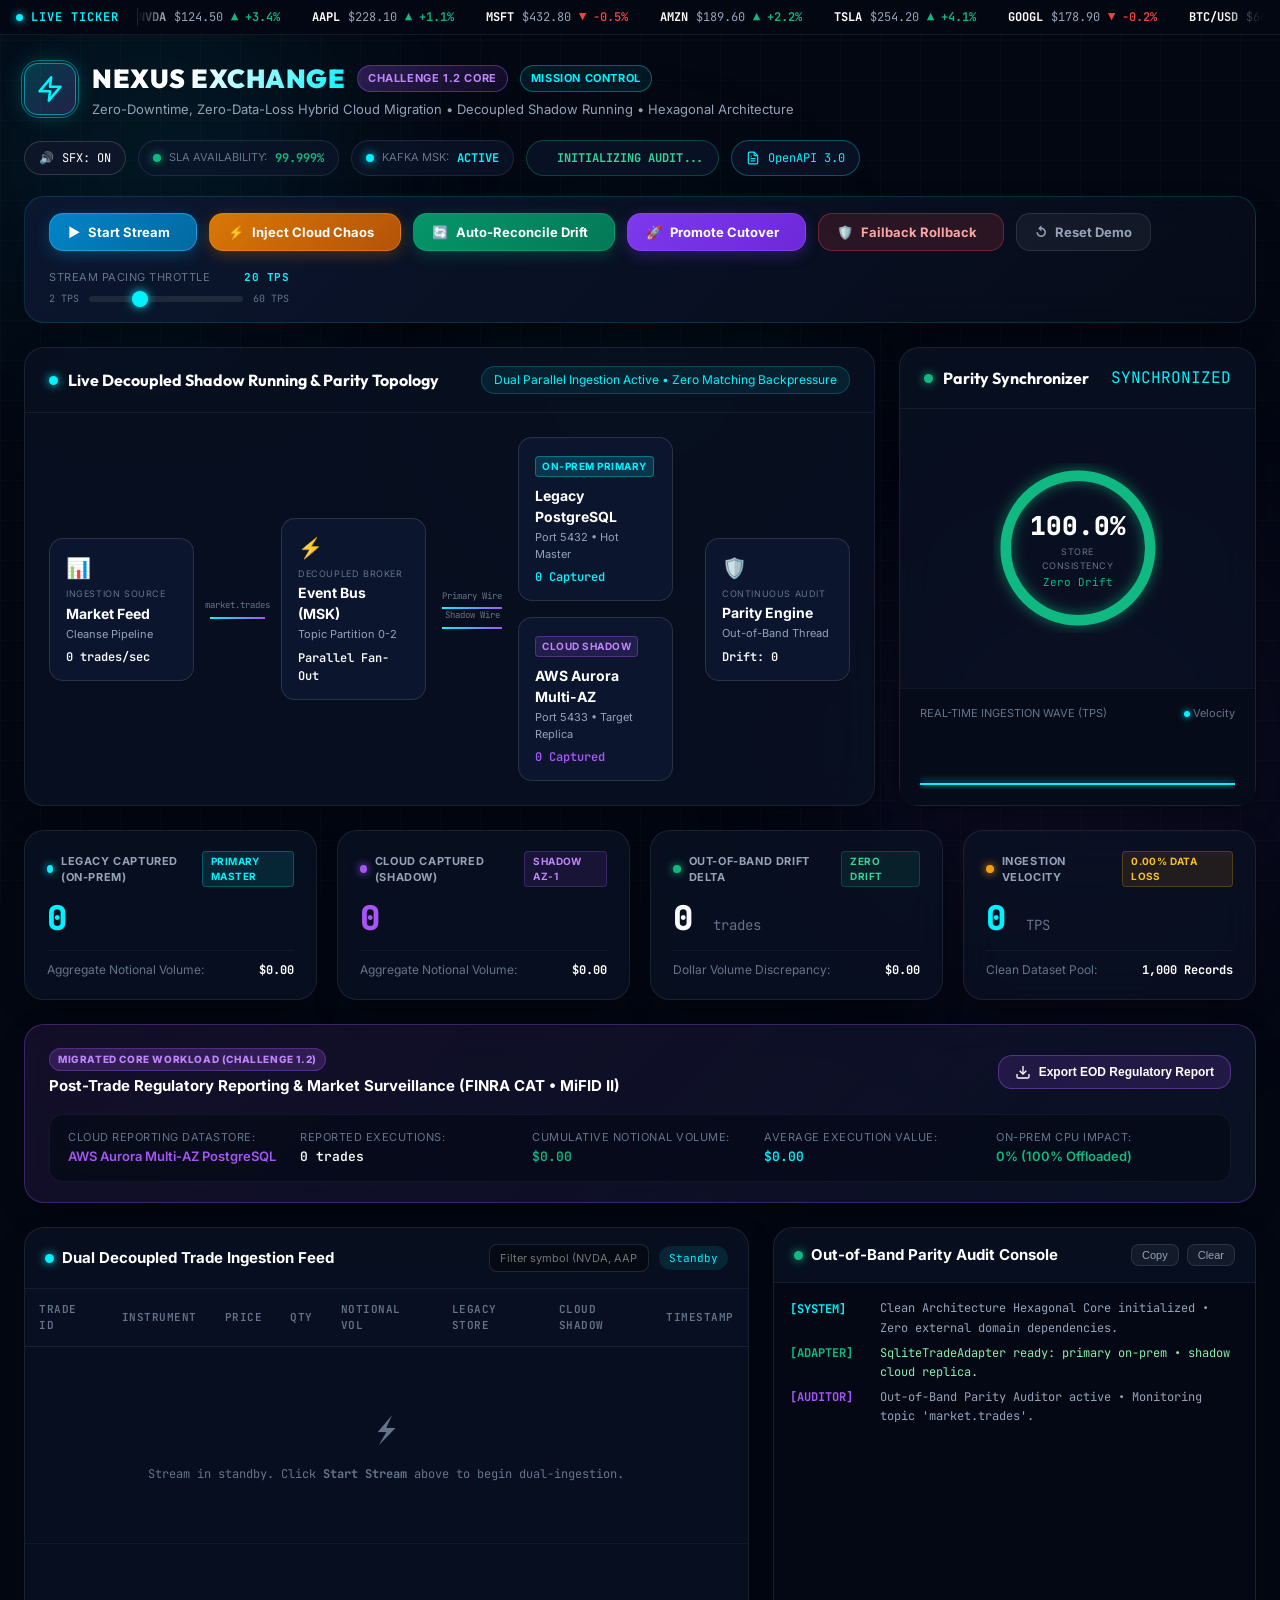
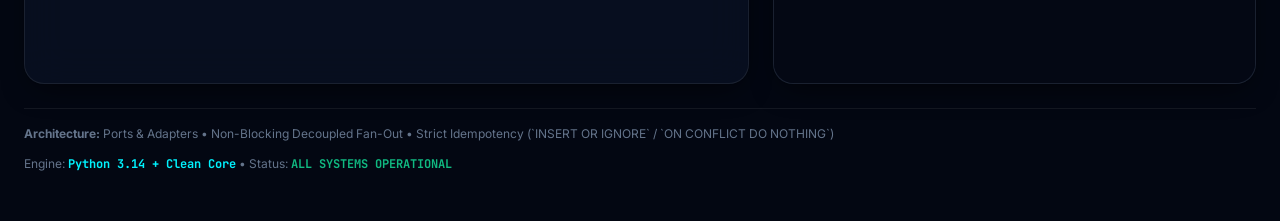
==== commit 90a3bf6c: "feat(ui): design next-gen unique cyberpunk mission control UI with audio synthesis, wave chart, and " ====
--- a/index.html
+++ b/index.html
@@ -3,323 +3,500 @@
 <head>
   <meta charset="UTF-8">
   <meta name="viewport" content="width=device-width, initial-scale=1.0">
-  <title>Nexus Exchange | Hybrid Cloud Migration & Parity Mission Control</title>
-  <meta name="description" content="Decoupled shadow running, real-time parity auditor, and zero-downtime cutover dashboard for 24/7 financial exchange.">
+  <title>Nexus Exchange | Zero-Downtime Hybrid Cloud Migration Mission Control</title>
+  <meta name="description" content="Next-Generation 24/7 Financial Exchange Zero-Downtime, Zero-Data-Loss Hybrid Cloud Migration Strategy. Decoupled shadow running, real-time parity auditor, and instant hot-standby failback.">
   <link rel="preconnect" href="https://fonts.googleapis.com">
   <link rel="preconnect" href="https://fonts.gstatic.com" crossorigin>
-  <link href="https://fonts.googleapis.com/css2?family=Inter:wght@300;400;500;600;700;800&family=JetBrains+Mono:wght@400;500;700&display=swap" rel="stylesheet">
+  <link href="https://fonts.googleapis.com/css2?family=Inter:wght@300;400;500;600;700&family=JetBrains+Mono:wght@400;500;700&family=Outfit:wght@400;600;700;800;900&display=swap" rel="stylesheet">
   <link rel="stylesheet" href="/style.css">
 </head>
-<body>
+<body class="cyber-theme">
+  <!-- Dynamic Ambient Mesh & Grid Background -->
+  <div class="ambient-glow orb-1"></div>
+  <div class="ambient-glow orb-2"></div>
+  <div class="ambient-glow orb-3"></div>
+  <div class="cyber-grid-overlay"></div>
+
+  <!-- Top Marquee Live Exchange Ticker -->
+  <div class="market-ticker-wrap">
+    <div class="ticker-label"><span class="live-dot"></span> LIVE TICKER</div>
+    <div class="ticker-tape" id="ticker-tape">
+      <div class="ticker-track" id="ticker-track">
+        <span class="ticker-item"><strong class="sym">NVDA</strong> <span class="val" id="t-nvda">$124.50</span> <span class="up">▲ +3.4%</span></span>
+        <span class="ticker-item"><strong class="sym">AAPL</strong> <span class="val" id="t-aapl">$228.10</span> <span class="up">▲ +1.1%</span></span>
+        <span class="ticker-item"><strong class="sym">MSFT</strong> <span class="val" id="t-msft">$432.80</span> <span class="down">▼ -0.5%</span></span>
+        <span class="ticker-item"><strong class="sym">AMZN</strong> <span class="val" id="t-amzn">$189.60</span> <span class="up">▲ +2.2%</span></span>
+        <span class="ticker-item"><strong class="sym">TSLA</strong> <span class="val" id="t-tsla">$254.20</span> <span class="up">▲ +4.1%</span></span>
+        <span class="ticker-item"><strong class="sym">GOOGL</strong> <span class="val" id="t-googl">$178.90</span> <span class="down">▼ -0.2%</span></span>
+        <span class="ticker-item"><strong class="sym">BTC/USD</strong> <span class="val" id="t-btc">$66,420</span> <span class="up">▲ +5.2%</span></span>
+        <span class="ticker-item"><strong class="sym">ETH/USD</strong> <span class="val" id="t-eth">$3,510</span> <span class="up">▲ +3.8%</span></span>
+      </div>
+    </div>
+  </div>
+
   <div class="app-container">
-    <!-- Top Navigation / Header -->
+    <!-- Top Navigation / Mission Control Header -->
     <header class="app-header">
       <div class="header-brand">
-        <div class="brand-logo">
-          <span class="logo-icon">⚡</span>
-          <div class="logo-pulse"></div>
-        </div>
-        <div>
-          <h1 class="brand-title">NEXUS EXCHANGE <span class="badge-sub">FINTECH CORE</span></h1>
-          <p class="brand-subtitle">Hybrid Cloud Migration Engine &bull; Zero-Downtime Decoupled Shadow Running</p>
-        </div>
-      </div>
-
-      <div class="header-telemetry">
-        <div class="telemetry-badge" id="sla-badge">
-          <span class="pulse-dot green"></span>
-          <span class="badge-label">HIGH AVAILABILITY: <strong id="sla-val">99.999% SLA</strong></span>
-        </div>
-        <div class="telemetry-badge" id="broker-badge">
-          <span class="pulse-dot cyan"></span>
-          <span class="badge-label">KAFKA FAN-OUT: <strong id="broker-status">ACTIVE</strong></span>
-        </div>
-        <div class="telemetry-badge parity-pill" id="parity-pill">
-          <span class="pulse-dot" id="parity-pill-dot"></span>
-          <span class="badge-label" id="parity-pill-text">CALCULATING PARITY...</span>
-        </div>
-        <a href="/docs" target="_blank" class="telemetry-badge" style="text-decoration:none; color:#38bdf8; border-color:rgba(56,189,248,0.4);">
-          <span>📘 OpenAPI Contract</span>
+        <div class="brand-logo-frame">
+          <div class="brand-icon-spin">
+            <svg width="28" height="28" viewBox="0 0 24 24" fill="none" stroke="currentColor" stroke-width="2.2" stroke-linecap="round" stroke-linejoin="round">
+              <polygon points="13 2 3 14 12 14 11 22 21 10 12 10 13 2"></polygon>
+            </svg>
+          </div>
+          <div class="logo-pulse-ring"></div>
+        </div>
+        <div class="brand-text">
+          <div class="brand-title-row">
+            <h1 class="brand-title">NEXUS EXCHANGE</h1>
+            <span class="badge-pill gradient-purple">CHALLENGE 1.2 CORE</span>
+            <span class="badge-pill outline-cyan">MISSION CONTROL</span>
+          </div>
+          <p class="brand-subtitle">Zero-Downtime, Zero-Data-Loss Hybrid Cloud Migration &bull; Decoupled Shadow Running &bull; Hexagonal Architecture</p>
+        </div>
+      </div>
+
+      <div class="header-telemetry-cluster">
+        <!-- Audio Synth Toggle -->
+        <button id="btn-audio-toggle" class="telemetry-pill audio-btn" title="Toggle Synthesized Sci-Fi Audio Feedback">
+          <span id="audio-icon">🔊</span>
+          <span id="audio-text" class="mono">SFX: ON</span>
+        </button>
+
+        <div class="telemetry-pill" id="sla-badge">
+          <span class="pulse-indicator green"></span>
+          <span class="label">SLA AVAILABILITY:</span>
+          <strong class="val text-green mono" id="sla-val">99.999%</strong>
+        </div>
+
+        <div class="telemetry-pill" id="broker-badge">
+          <span class="pulse-indicator cyan"></span>
+          <span class="label">KAFKA MSK:</span>
+          <strong class="val text-cyan mono" id="broker-status">ACTIVE</strong>
+        </div>
+
+        <div class="telemetry-pill parity-pill" id="parity-pill">
+          <span class="pulse-indicator" id="parity-pill-dot"></span>
+          <strong id="parity-pill-text" class="mono">INITIALIZING AUDIT...</strong>
+        </div>
+
+        <a href="/docs" target="_blank" class="telemetry-pill api-docs-pill" title="View OpenAPI Specification">
+          <svg width="14" height="14" viewBox="0 0 24 24" fill="none" stroke="currentColor" stroke-width="2"><path d="M14 2H6a2 2 0 0 0-2 2v16a2 2 0 0 0 2 2h12a2 2 0 0 0 2-2V8z"></path><polyline points="14 2 14 8 20 8"></polyline><line x1="16" y1="13" x2="8" y2="13"></line><line x1="16" y1="17" x2="8" y2="17"></line><polyline points="10 9 9 9 8 9"></polyline></svg>
+          <span class="mono">OpenAPI 3.0</span>
         </a>
       </div>
     </header>
 
-    <!-- Mission Control Action Bar -->
-    <section class="control-bar glass-card">
-      <div class="controls-group">
-        <button id="btn-stream-toggle" class="btn btn-primary" title="Toggle Live Market Feed Ingestion">
-          <span class="btn-icon" id="stream-icon">▶</span>
+    <!-- Holographic Mission Control Command Bar -->
+    <section class="command-deck glass-card">
+      <div class="command-actions">
+        <button id="btn-stream-toggle" class="cmd-btn btn-primary" title="Toggle Live Market Stream Dual Ingestion">
+          <span class="cmd-icon" id="stream-icon">▶</span>
           <span id="stream-btn-label">Start Stream</span>
-        </button>
-
-        <button id="btn-chaos-toggle" class="btn btn-warning" title="Simulate AWS Availability Zone Outage / Network Partition">
-          <span class="btn-icon">⚡</span>
+          <div class="btn-glow"></div>
+        </button>
+
+        <button id="btn-chaos-toggle" class="cmd-btn btn-chaos" title="Simulate AWS Availability Zone Outage / Network Partition">
+          <span class="cmd-icon">⚡</span>
           <span id="chaos-btn-label">Inject Cloud Chaos</span>
-        </button>
-
-        <button id="btn-reconcile" class="btn btn-success" title="Execute Idempotent Out-of-Band Replay to Heal Drift">
-          <span class="btn-icon">🔄</span>
+          <div class="btn-glow"></div>
+        </button>
+
+        <button id="btn-reconcile" class="cmd-btn btn-reconcile" title="Execute Out-of-Band Idempotent Catch-up Replay">
+          <span class="cmd-icon">🔄</span>
           <span>Auto-Reconcile Drift</span>
-        </button>
-
-        <button id="btn-cutover" class="btn btn-accent" title="Promote Cloud Aurora to Primary Master">
-          <span class="btn-icon">🚀</span>
+          <div class="btn-glow"></div>
+        </button>
+
+        <button id="btn-cutover" class="cmd-btn btn-cutover" title="Promote Target Cloud Aurora to Primary Master">
+          <span class="cmd-icon">🚀</span>
           <span>Promote Cutover</span>
-        </button>
-
-        <button id="btn-reset" class="btn btn-outline" title="Reset Ingestion Databases and Cleanse Fresh Trades">
-          <span class="btn-icon">↺</span>
+          <div class="btn-glow"></div>
+        </button>
+
+        <button id="btn-rollback" class="cmd-btn btn-rollback" title="Instant Hot-Standby Failback with 0.00% Data Loss">
+          <span class="cmd-icon">🛡️</span>
+          <span>Failback Rollback</span>
+          <div class="btn-glow"></div>
+        </button>
+
+        <button id="btn-reset" class="cmd-btn btn-reset" title="Purge Test Stores and Reload Clean Synthetic Data">
+          <span class="cmd-icon">↺</span>
           <span>Reset Demo</span>
         </button>
       </div>
 
-      <div class="speed-slider-group">
-        <label for="speed-range" class="slider-label">STREAM PACING: <span id="speed-val" class="mono text-cyan">20 TPS</span></label>
-        <input type="range" id="speed-range" min="2" max="60" value="20" class="custom-slider">
+      <div class="command-pacing">
+        <div class="pacing-header">
+          <span class="pacing-label">STREAM PACING THROTTLE</span>
+          <strong id="speed-val" class="mono text-cyan">20 TPS</strong>
+        </div>
+        <div class="slider-row">
+          <span class="pacing-sub">2 TPS</span>
+          <input type="range" id="speed-range" min="2" max="60" value="20" class="neon-slider">
+          <span class="pacing-sub">60 TPS</span>
+        </div>
       </div>
     </section>
 
-    <!-- Architecture Visualizer Diagram -->
-    <section class="arch-visualizer glass-card">
-      <div class="section-header">
-        <div class="section-title-wrap">
-          <span class="section-dot"></span>
-          <h2>Live Topology & Out-of-Band Parity Routing</h2>
-        </div>
-        <span class="topology-sub" id="topology-status-text">Synchronous Dual Fan-out Stream Active</span>
-      </div>
-
-      <div class="diagram-grid">
-        <!-- Node 1: Producer -->
-        <div class="topo-node producer-node">
-          <div class="node-icon">📊</div>
-          <div class="node-title">Market Feed</div>
-          <div class="node-subtitle">Producer Engine</div>
-          <div class="node-metric" id="topo-producer-rate">0 trades/sec</div>
-        </div>
-
-        <div class="connector connector-right">
-          <div class="flow-line active"></div>
-          <span class="connector-label">market.trades</span>
-        </div>
-
-        <!-- Node 2: Decoupled Broker -->
-        <div class="topo-node broker-node">
-          <div class="node-icon">⚡</div>
-          <div class="node-title">Event Stream</div>
-          <div class="node-subtitle">Decoupled Fan-Out</div>
-          <div class="node-metric">Topic Partition 0-2</div>
-        </div>
-
-        <!-- Fork Split -->
-        <div class="fork-connectors">
-          <div class="fork-leg fork-top">
-            <div class="flow-line active"></div>
-            <span class="fork-tag">Legacy Wire</span>
-          </div>
-          <div class="fork-leg fork-bottom" id="cloud-fork-leg">
-            <div class="flow-line active" id="cloud-flow-line"></div>
-            <span class="fork-tag" id="cloud-fork-tag">Shadow Wire</span>
-          </div>
-        </div>
-
-        <!-- Target Nodes Column -->
-        <div class="target-nodes-col">
-          <!-- Node 3: On-Prem Legacy -->
-          <div class="topo-node legacy-target-node">
-            <div class="node-badge legacy-tag">ON-PREM PRIMARY</div>
-            <div class="node-title">Legacy Trading DB</div>
-            <div class="node-subtitle">SQLite / Bare-Metal PG</div>
-            <div class="node-metric mono text-legacy" id="topo-legacy-count">0 Captured</div>
-          </div>
-
-          <!-- Node 4: Target Cloud -->
-          <div class="topo-node cloud-target-node" id="topo-cloud-node">
-            <div class="node-badge cloud-tag" id="cloud-node-badge">CLOUD SHADOW</div>
-            <div class="node-title">Target Aurora DB</div>
-            <div class="node-subtitle">AWS Multi-AZ PostgreSQL</div>
-            <div class="node-metric mono text-cloud" id="topo-cloud-count">0 Captured</div>
-          </div>
-        </div>
-
-        <div class="auditor-connectors">
-          <div class="diag-line-top"></div>
-          <div class="diag-line-bottom"></div>
-        </div>
-
-        <!-- Node 5: Out of Band Parity Auditor -->
-        <div class="topo-node auditor-node" id="topo-auditor-node">
-          <div class="node-icon">🛡️</div>
-          <div class="node-title">Parity Auditor</div>
-          <div class="node-subtitle">Out-of-Band Engine</div>
-          <div class="node-metric" id="topo-auditor-drift">Drift: 0</div>
+    <!-- Top Grid: Interactive Live Topology & Sync Synchronizer -->
+    <div class="hero-grid">
+      <!-- Live Topology Visualizer -->
+      <section class="topology-deck glass-card">
+        <div class="deck-header">
+          <div class="deck-title-group">
+            <span class="status-pip pulse-cyan"></span>
+            <h2>Live Decoupled Shadow Running &amp; Parity Topology</h2>
+          </div>
+          <div class="topology-state-pill" id="topology-status-text">
+            Dual Parallel Ingestion Active &bull; Zero Matching Backpressure
+          </div>
+        </div>
+
+        <!-- Interactive Animated Node Graph -->
+        <div class="interactive-topology-stage">
+          <canvas id="topo-canvas" class="topo-canvas"></canvas>
+
+          <div class="topo-nodes-overlay">
+            <!-- Node 1: Producer -->
+            <div class="topo-card node-producer" data-node="producer" title="Click to inspect Producer Engine">
+              <div class="node-glow"></div>
+              <div class="node-icon-bubble">📊</div>
+              <div class="node-body">
+                <span class="node-category">INGESTION SOURCE</span>
+                <h4 class="node-name">Market Feed</h4>
+                <div class="node-tag">Cleanse Pipeline</div>
+                <div class="node-metric mono" id="topo-producer-rate">0 trades/sec</div>
+              </div>
+            </div>
+
+            <!-- Wire 1: Feed to Broker -->
+            <div class="wire-channel wire-to-broker">
+              <span class="wire-tag">market.trades</span>
+              <div class="wire-pulse-beam"></div>
+            </div>
+
+            <!-- Node 2: Message Bus -->
+            <div class="topo-card node-broker" data-node="broker" title="Click to inspect Kafka / Event Stream">
+              <div class="node-glow"></div>
+              <div class="node-icon-bubble">⚡</div>
+              <div class="node-body">
+                <span class="node-category">DECOUPLED BROKER</span>
+                <h4 class="node-name">Event Bus (MSK)</h4>
+                <div class="node-tag">Topic Partition 0-2</div>
+                <div class="node-metric mono">Parallel Fan-Out</div>
+              </div>
+            </div>
+
+            <!-- Wire Split: Broker to Destinations -->
+            <div class="bifurcation-block">
+              <div class="wire-channel wire-to-legacy">
+                <span class="wire-tag">Primary Wire</span>
+                <div class="wire-pulse-beam"></div>
+              </div>
+              <div class="wire-channel wire-to-cloud" id="cloud-wire-channel">
+                <span class="wire-tag" id="cloud-wire-label">Shadow Wire</span>
+                <div class="wire-pulse-beam" id="cloud-pulse-beam"></div>
+              </div>
+            </div>
+
+            <!-- Target Stores Column -->
+            <div class="stores-column">
+              <!-- Node 3: On-Prem Legacy -->
+              <div class="topo-card node-legacy" data-node="legacy" title="Click to inspect On-Premise Legacy Database">
+                <div class="node-glow"></div>
+                <div class="node-header-tag legacy-badge" id="legacy-master-badge">ON-PREM PRIMARY</div>
+                <div class="node-body">
+                  <h4 class="node-name">Legacy PostgreSQL</h4>
+                  <div class="node-tag">Port 5432 &bull; Hot Master</div>
+                  <div class="node-metric mono text-legacy" id="topo-legacy-count">0 Captured</div>
+                </div>
+              </div>
+
+              <!-- Node 4: Target Cloud -->
+              <div class="topo-card node-cloud" id="topo-cloud-node" data-node="cloud" title="Click to inspect AWS Aurora Cloud Shadow">
+                <div class="node-glow" id="cloud-node-glow"></div>
+                <div class="node-header-tag cloud-badge" id="cloud-node-badge">CLOUD SHADOW</div>
+                <div class="node-body">
+                  <h4 class="node-name">AWS Aurora Multi-AZ</h4>
+                  <div class="node-tag">Port 5433 &bull; Target Replica</div>
+                  <div class="node-metric mono text-cloud" id="topo-cloud-count">0 Captured</div>
+                </div>
+              </div>
+            </div>
+
+            <!-- Wire to Auditor -->
+            <div class="auditor-wires">
+              <div class="audit-tap audit-tap-top"></div>
+              <div class="audit-tap audit-tap-bottom"></div>
+            </div>
+
+            <!-- Node 5: Parity Auditor -->
+            <div class="topo-card node-auditor" id="topo-auditor-node" data-node="auditor" title="Click to inspect Out-of-Band Parity Engine">
+              <div class="node-glow"></div>
+              <div class="node-icon-bubble">🛡️</div>
+              <div class="node-body">
+                <span class="node-category">CONTINUOUS AUDIT</span>
+                <h4 class="node-name">Parity Engine</h4>
+                <div class="node-tag">Out-of-Band Thread</div>
+                <div class="node-metric mono" id="topo-auditor-drift">Drift: 0</div>
+              </div>
+            </div>
+          </div>
+        </div>
+      </section>
+
+      <!-- Sync Radial Gauge & Live Wave Chart -->
+      <section class="sync-deck glass-card">
+        <div class="deck-header">
+          <div class="deck-title-group">
+            <span class="status-pip pulse-green" id="sync-pip"></span>
+            <h3>Parity Synchronizer</h3>
+          </div>
+          <span class="badge-mini text-cyan mono" id="sync-status-indicator">SYNCHRONIZED</span>
+        </div>
+
+        <div class="sync-gauge-container">
+          <svg class="radial-gauge" viewBox="0 0 160 160">
+            <circle class="gauge-bg" cx="80" cy="80" r="68"></circle>
+            <circle class="gauge-fill" id="gauge-fill" cx="80" cy="80" r="68"></circle>
+          </svg>
+          <div class="gauge-content">
+            <span class="gauge-percent mono" id="gauge-pct">100.0%</span>
+            <span class="gauge-caption">STORE CONSISTENCY</span>
+            <span class="gauge-sub mono" id="gauge-status-sub">Zero Drift</span>
+          </div>
+        </div>
+
+        <div class="live-chart-wrap">
+          <div class="chart-header">
+            <span class="chart-title">REAL-TIME INGESTION WAVE (TPS)</span>
+            <span class="chart-legend"><span class="legend-dot cyan"></span> Velocity</span>
+          </div>
+          <canvas id="live-wave-chart" class="wave-chart" height="70"></canvas>
+        </div>
+      </section>
+    </div>
+
+    <!-- KPI Metric Cards Grid -->
+    <section class="kpi-deck-grid">
+      <!-- Card 1: Legacy Database -->
+      <div class="kpi-card glass-card">
+        <div class="kpi-card-header">
+          <div class="kpi-label-wrap">
+            <span class="kpi-dot legacy"></span>
+            <span class="kpi-label">LEGACY CAPTURED (ON-PREM)</span>
+          </div>
+          <span class="badge-chip legacy" id="legacy-role-chip">PRIMARY MASTER</span>
+        </div>
+        <div class="kpi-main-val mono text-legacy" id="kpi-legacy-count">0</div>
+        <div class="kpi-footer-row">
+          <span class="footer-label">Aggregate Notional Volume:</span>
+          <strong class="mono" id="kpi-legacy-vol">$0.00</strong>
+        </div>
+      </div>
+
+      <!-- Card 2: Cloud Database -->
+      <div class="kpi-card glass-card" id="card-cloud">
+        <div class="kpi-card-header">
+          <div class="kpi-label-wrap">
+            <span class="kpi-dot cloud"></span>
+            <span class="kpi-label">CLOUD CAPTURED (SHADOW)</span>
+          </div>
+          <span class="badge-chip cloud" id="cloud-badge-status">SHADOW AZ-1</span>
+        </div>
+        <div class="kpi-main-val mono text-cloud" id="kpi-cloud-count">0</div>
+        <div class="kpi-footer-row">
+          <span class="footer-label">Aggregate Notional Volume:</span>
+          <strong class="mono" id="kpi-cloud-vol">$0.00</strong>
+        </div>
+      </div>
+
+      <!-- Card 3: Out-of-Band Parity Drift -->
+      <div class="kpi-card glass-card" id="card-drift">
+        <div class="kpi-card-header">
+          <div class="kpi-label-wrap">
+            <span class="kpi-dot drift" id="drift-dot"></span>
+            <span class="kpi-label">OUT-OF-BAND DRIFT DELTA</span>
+          </div>
+          <span class="badge-chip drift" id="drift-status-badge">ZERO DRIFT</span>
+        </div>
+        <div class="kpi-main-val mono" id="kpi-drift-count">0 <span class="unit">trades</span></div>
+        <div class="kpi-footer-row">
+          <span class="footer-label">Dollar Volume Discrepancy:</span>
+          <strong class="mono text-warn" id="kpi-vol-diff">$0.00</strong>
+        </div>
+      </div>
+
+      <!-- Card 4: Ingestion Velocity & Data Loss SLA -->
+      <div class="kpi-card glass-card">
+        <div class="kpi-card-header">
+          <div class="kpi-label-wrap">
+            <span class="kpi-dot tps"></span>
+            <span class="kpi-label">INGESTION VELOCITY</span>
+          </div>
+          <span class="badge-chip tps">0.00% DATA LOSS</span>
+        </div>
+        <div class="kpi-main-val mono text-cyan" id="kpi-tps">0 <span class="unit">TPS</span></div>
+        <div class="kpi-footer-row">
+          <span class="footer-label">Clean Dataset Pool:</span>
+          <strong class="mono" id="kpi-clean-pool">1,000 Records</strong>
         </div>
       </div>
     </section>
 
-    <!-- Key Metrics Cards Grid -->
-    <section class="kpi-grid">
-      <!-- Card 1: Legacy Database Captured -->
-      <div class="kpi-card glass-card">
-        <div class="kpi-header">
-          <span class="kpi-title">LEGACY CAPTURED (ON-PREM)</span>
-          <span class="badge-mini legacy">PRIMARY HOT</span>
-        </div>
-        <div class="kpi-value mono text-legacy" id="kpi-legacy-count">0</div>
-        <div class="kpi-footer">
-          <span>Notional Volume:</span>
-          <strong class="mono" id="kpi-legacy-vol">$0.00</strong>
-        </div>
-      </div>
-
-      <!-- Card 2: Cloud Database Captured -->
-      <div class="kpi-card glass-card">
-        <div class="kpi-header">
-          <span class="kpi-title">CLOUD CAPTURED (SHADOW)</span>
-          <span class="badge-mini cloud" id="cloud-badge-status">SHADOW AZ-1</span>
-        </div>
-        <div class="kpi-value mono text-cloud" id="kpi-cloud-count">0</div>
-        <div class="kpi-footer">
-          <span>Notional Volume:</span>
-          <strong class="mono" id="kpi-cloud-vol">$0.00</strong>
-        </div>
-      </div>
-
-      <!-- Card 3: Out-of-Band Drift -->
-      <div class="kpi-card glass-card" id="card-drift">
-        <div class="kpi-header">
-          <span class="kpi-title">PARITY DRIFT (DELTA)</span>
-          <span class="badge-mini drift" id="drift-status-badge">ZERO DRIFT</span>
-        </div>
-        <div class="kpi-value mono" id="kpi-drift-count">0 <span class="drift-unit">trades</span></div>
-        <div class="kpi-footer">
-          <span>Volume Discrepancy:</span>
-          <strong class="mono text-warn" id="kpi-vol-diff">$0.00</strong>
-        </div>
-      </div>
-
-      <!-- Card 4: Cutover & Ingestion Velocity -->
-      <div class="kpi-card glass-card">
-        <div class="kpi-header">
-          <span class="kpi-title">INGESTION VELOCITY</span>
-          <span class="badge-mini tps">REAL-TIME</span>
-        </div>
-        <div class="kpi-value mono text-cyan" id="kpi-tps">0 <span class="drift-unit">TPS</span></div>
-        <div class="kpi-footer">
-          <span>Clean Dataset Pool:</span>
-          <strong class="mono" id="kpi-clean-pool">810 Records</strong>
+    <!-- Migrated Core Workload: Post-Trade Regulatory Reporting Ribbon -->
+    <section class="reporting-workload-card glass-card">
+      <div class="workload-header">
+        <div class="workload-title-box">
+          <div class="workload-badge-pill">MIGRATED CORE WORKLOAD (CHALLENGE 1.2)</div>
+          <h3>Post-Trade Regulatory Reporting &amp; Market Surveillance (FINRA CAT &bull; MiFID II)</h3>
+        </div>
+        <button class="btn-download" id="btn-export-eod" title="Download Regulatory Snapshot">
+          <svg width="16" height="16" viewBox="0 0 24 24" fill="none" stroke="currentColor" stroke-width="2"><path d="M21 15v4a2 2 0 0 1-2 2H5a2 2 0 0 1-2-2v-4"></path><polyline points="7 10 12 15 17 10"></polyline><line x1="12" y1="15" x2="12" y2="3"></line></svg>
+          <span>Export EOD Regulatory Report</span>
+        </button>
+      </div>
+
+      <div class="workload-ribbon-grid">
+        <div class="ribbon-item">
+          <span class="ribbon-lbl">Cloud Reporting Datastore:</span>
+          <strong class="ribbon-val text-cloud">AWS Aurora Multi-AZ PostgreSQL</strong>
+        </div>
+        <div class="ribbon-item">
+          <span class="ribbon-lbl">Reported Executions:</span>
+          <strong class="ribbon-val mono" id="rep-executions">0 trades</strong>
+        </div>
+        <div class="ribbon-item">
+          <span class="ribbon-lbl">Cumulative Notional Volume:</span>
+          <strong class="ribbon-val mono text-green" id="rep-volume">$0.00</strong>
+        </div>
+        <div class="ribbon-item">
+          <span class="ribbon-lbl">Average Execution Value:</span>
+          <strong class="ribbon-val mono text-cyan" id="rep-avg">$0.00</strong>
+        </div>
+        <div class="ribbon-item">
+          <span class="ribbon-lbl">On-Prem CPU Impact:</span>
+          <strong class="ribbon-val text-green">0% (100% Offloaded)</strong>
         </div>
       </div>
     </section>
 
-    <!-- Migrated Core Workload: Trade Reporting & Regulatory Compliance -->
-    <section class="glass-card reporting-workload-card">
-      <div class="workload-header">
-        <div class="workload-title-wrap">
-          <span class="badge-sub" style="background: rgba(168,85,247,0.2); color:#c084fc; border-color:#a855f7;">MIGRATED CORE WORKLOAD</span>
-          <h3>Post-Trade Regulatory Reporting & Surveillance (FINRA CAT / MiFID II)</h3>
-        </div>
-        <button class="btn btn-outline" id="btn-export-eod" title="Download Regulatory Compliance Snapshot">
-          <span class="btn-icon">📥</span>
-          <span>Export EOD Regulatory Report</span>
-        </button>
-      </div>
-      <div class="workload-metrics-ribbon">
-        <div class="workload-metric-item">
-          <span class="w-label">Active Cloud Datastore:</span>
-          <strong class="w-val text-cloud">AWS Aurora Multi-AZ (PostgreSQL)</strong>
-        </div>
-        <div class="workload-metric-item">
-          <span class="w-label">Reported Executions:</span>
-          <strong class="w-val mono" id="rep-executions">0 trades</strong>
-        </div>
-        <div class="workload-metric-item">
-          <span class="w-label">Aggregated Volume:</span>
-          <strong class="w-val mono text-green" id="rep-volume">$0.00</strong>
-        </div>
-        <div class="workload-metric-item">
-          <span class="w-label">Average Execution:</span>
-          <strong class="w-val mono text-cyan" id="rep-avg">$0.00</strong>
-        </div>
-        <div class="workload-metric-item">
-          <span class="w-label">On-Prem CPU Impact:</span>
-          <strong class="w-val text-green">0% (100% Offloaded)</strong>
-        </div>
-      </div>
-    </section>
-
-    <!-- Main Workspace Split: Live Feeds & Audit Ledger -->
-    <main class="workspace-grid">
-      <!-- Left Panel: Real-Time Dual Trade Ingestion Feed -->
-      <section class="feed-panel glass-card">
-        <div class="panel-header">
-          <div class="section-title-wrap">
-            <span class="section-dot pulse-cyan"></span>
-            <h3>Dual Decoupled Trade Ingestion Stream</h3>
-          </div>
-          <span class="feed-counter mono" id="feed-counter">Showing latest trades</span>
-        </div>
-
-        <div class="table-container">
-          <table class="trade-table" id="trade-table">
+    <!-- Main Operational Split: Dual Ingestion Feed & Parity Audit Console -->
+    <main class="workspace-layout">
+      <!-- Left Panel: Real-Time Dual Trade Feed -->
+      <section class="feed-deck glass-card">
+        <div class="panel-header-row">
+          <div class="panel-heading">
+            <span class="status-pip pulse-cyan"></span>
+            <h3>Dual Decoupled Trade Ingestion Feed</h3>
+          </div>
+          <div class="feed-tools">
+            <input type="text" id="feed-filter" placeholder="Filter symbol (NVDA, AAPL...)" class="search-input" />
+            <span class="feed-badge mono" id="feed-counter">Standby</span>
+          </div>
+        </div>
+
+        <div class="table-scroll-wrap">
+          <table class="cyber-table" id="trade-table">
             <thead>
               <tr>
                 <th>Trade ID</th>
                 <th>Instrument</th>
                 <th>Price</th>
                 <th>Qty</th>
-                <th>Volume</th>
-                <th>Legacy Status</th>
-                <th>Cloud Status</th>
+                <th>Notional Vol</th>
+                <th>Legacy Store</th>
+                <th>Cloud Shadow</th>
                 <th>Timestamp</th>
               </tr>
             </thead>
             <tbody id="trade-tbody">
-              <!-- Populated dynamically via SSE stream -->
-              <tr class="empty-row">
-                <td colspan="8">Stream standby. Click "Start Stream" above to activate high-throughput ingestion.</td>
+              <tr class="empty-state-row">
+                <td colspan="8">
+                  <div class="empty-feed-box">
+                    <span class="empty-icon">⚡</span>
+                    <p>Stream in standby. Click <strong>Start Stream</strong> above to begin dual-ingestion.</p>
+                  </div>
+                </td>
               </tr>
             </tbody>
           </table>
         </div>
       </section>
 
-      <!-- Right Panel: Parity Audit Log & Chaos Console -->
-      <section class="audit-panel glass-card">
-        <div class="panel-header">
-          <div class="section-title-wrap">
-            <span class="section-dot pulse-green" id="audit-dot"></span>
+      <!-- Right Panel: Out-of-Band Parity Audit Ledger -->
+      <section class="audit-deck glass-card">
+        <div class="panel-header-row">
+          <div class="panel-heading">
+            <span class="status-pip pulse-green" id="audit-dot"></span>
             <h3>Out-of-Band Parity Audit Console</h3>
           </div>
-          <button class="btn-clear" id="btn-clear-log" title="Clear Event Log">Clear</button>
-        </div>
-
-        <div class="console-box" id="audit-console">
-          <div class="log-line info">
-            <span class="log-ts">[INIT]</span>
-            <span class="log-msg">Clean Architecture Engine Initialized &bull; Ports & Adapters Ready</span>
-          </div>
-          <div class="log-line success">
-            <span class="log-ts">[PORT]</span>
-            <span class="log-msg">SqliteTradeRepository connected: legacy_trades.db &amp; cloud_trades.db</span>
-          </div>
-          <div class="log-line highlight">
-            <span class="log-ts">[AUDITOR]</span>
-            <span class="log-msg">Out-of-Band Parity Checker listening on topic: market.trades</span>
+          <div class="console-actions">
+            <button class="console-btn" id="btn-copy-log" title="Copy Console Logs">Copy</button>
+            <button class="console-btn" id="btn-clear-log" title="Clear Console Logs">Clear</button>
+          </div>
+        </div>
+
+        <div class="cyber-terminal-box" id="audit-console">
+          <div class="log-entry info">
+            <span class="log-tag">[SYSTEM]</span>
+            <span class="log-text">Clean Architecture Hexagonal Core initialized &bull; Zero external domain dependencies.</span>
+          </div>
+          <div class="log-entry success">
+            <span class="log-tag">[ADAPTER]</span>
+            <span class="log-text">SqliteTradeAdapter ready: primary on-prem &bull; shadow cloud replica.</span>
+          </div>
+          <div class="log-entry audit">
+            <span class="log-tag">[AUDITOR]</span>
+            <span class="log-text">Out-of-Band Parity Auditor active &bull; Monitoring topic 'market.trades'.</span>
           </div>
         </div>
       </section>
     </main>
 
-    <!-- Footer System Info -->
-    <footer class="app-footer">
-      <div>
-        <strong>FinTech Architecture:</strong> Hexagonal / Ports &amp; Adapters &bull; Zero External Domain Dependencies &bull; Idempotent Writes (`INSERT OR IGNORE` / `ON CONFLICT DO NOTHING`)
-      </div>
-      <div>
-        Status: <span class="text-green mono">ALL SYSTEMS OPERATIONAL</span>
+    <!-- Footer System Specs -->
+    <footer class="app-footer-bar">
+      <div class="footer-left">
+        <strong>Architecture:</strong> Ports &amp; Adapters &bull; Non-Blocking Decoupled Fan-Out &bull; Strict Idempotency (`INSERT OR IGNORE` / `ON CONFLICT DO NOTHING`)
+      </div>
+      <div class="footer-right">
+        <span>Engine: <strong class="text-cyan mono">Python 3.14 + Clean Core</strong></span> &bull; 
+        <span>Status: <strong class="text-green mono">ALL SYSTEMS OPERATIONAL</strong></span>
       </div>
     </footer>
+  </div>
+
+  <!-- Interactive Holographic Trade Inspector Modal -->
+  <div class="trade-modal-backdrop" id="trade-modal">
+    <div class="trade-modal-card glass-card">
+      <div class="modal-header">
+        <div class="modal-title-wrap">
+          <span class="modal-chip">TRADE INSPECTOR</span>
+          <h3 id="modal-trade-id">TRD-XXXX</h3>
+        </div>
+        <button class="modal-close-btn" id="btn-close-modal">&times;</button>
+      </div>
+      <div class="modal-body" id="modal-trade-body">
+        <!-- Rendered dynamically -->
+      </div>
+    </div>
+  </div>
+
+  <!-- Interactive Node Details Modal -->
+  <div class="trade-modal-backdrop" id="node-modal">
+    <div class="trade-modal-card glass-card">
+      <div class="modal-header">
+        <div class="modal-title-wrap">
+          <span class="modal-chip">TOPOLOGY NODE INSPECTOR</span>
+          <h3 id="modal-node-title">Node Details</h3>
+        </div>
+        <button class="modal-close-btn" id="btn-close-node-modal">&times;</button>
+      </div>
+      <div class="modal-body" id="modal-node-body">
+        <!-- Rendered dynamically -->
+      </div>
+    </div>
   </div>
 
   <script src="/app.js"></script>
--- a/style.css
+++ b/style.css
@@ -1,934 +1,1491 @@
 /* ==========================================================================
-   NEXUS EXCHANGE - HYBRID CLOUD MIGRATION MISSION CONTROL
-   Sleek Dark Mode FinTech Visual System
+   NEXUS EXCHANGE - NEXT-GEN MISSION CONTROL VISUAL SYSTEM
+   Cyberpunk / Bloomberg Terminal Next-Gen Holographic Aesthetic
    ========================================================================== */
 
 :root {
-  --bg-main: #070a12;
-  --bg-card: rgba(15, 23, 42, 0.75);
-  --bg-card-hover: rgba(22, 34, 61, 0.85);
-  --bg-inner: #0b1120;
-  --border-card: rgba(255, 255, 255, 0.08);
-  --border-focus: rgba(56, 189, 248, 0.5);
-
-  --text-primary: #f8fafc;
-  --text-secondary: #94a3b8;
+  /* Obsidian Deep Space Palette */
+  --bg-deep: #030712;
+  --bg-card: rgba(10, 18, 36, 0.72);
+  --bg-card-hover: rgba(16, 29, 58, 0.85);
+  --bg-inner: rgba(6, 11, 24, 0.8);
+  --border-glass: rgba(255, 255, 255, 0.08);
+  --border-glow-cyan: rgba(0, 242, 254, 0.4);
+  --border-glow-purple: rgba(168, 85, 247, 0.4);
+  --border-glow-green: rgba(16, 185, 129, 0.4);
+
+  /* High-Contrast Cyber Neon Accents */
+  --neon-cyan: #00f2fe;
+  --neon-cyan-glow: rgba(0, 242, 254, 0.35);
+  --neon-purple: #a855f7;
+  --neon-purple-glow: rgba(168, 85, 247, 0.35);
+  --neon-green: #10b981;
+  --neon-green-glow: rgba(16, 185, 129, 0.35);
+  --neon-amber: #f59e0b;
+  --neon-amber-glow: rgba(245, 158, 11, 0.35);
+  --neon-crimson: #ff0055;
+  --neon-crimson-glow: rgba(255, 0, 85, 0.45);
+  --neon-gold: #fbbf24;
+
+  /* Typography */
+  --font-display: 'Outfit', -apple-system, sans-serif;
+  --font-sans: 'Inter', -apple-system, sans-serif;
+  --font-mono: 'JetBrains Mono', 'Fira Code', monospace;
+
+  /* Text Colors */
+  --text-main: #f8fafc;
+  --text-dim: #94a3b8;
   --text-muted: #64748b;
 
-  --color-legacy: #38bdf8;
-  --color-cloud: #a855f7;
-  --color-green: #10b981;
-  --color-green-glow: rgba(16, 185, 129, 0.25);
-  --color-warn: #f59e0b;
-  --color-warn-glow: rgba(245, 158, 11, 0.25);
-  --color-danger: #ef4444;
-  --color-danger-glow: rgba(239, 68, 68, 0.3);
-  --color-cyan: #06b6d4;
-  --color-cyan-glow: rgba(6, 182, 212, 0.25);
-
-  --font-sans: 'Inter', -apple-system, BlinkMacSystemFont, 'Segoe UI', Roboto, sans-serif;
-  --font-mono: 'JetBrains Mono', 'Fira Code', monospace;
-
-  --radius-sm: 6px;
-  --radius-md: 10px;
-  --radius-lg: 16px;
-  --radius-xl: 22px;
-
-  --shadow-card: 0 10px 30px -10px rgba(0, 0, 0, 0.6);
-  --shadow-glow-cyan: 0 0 20px -3px rgba(6, 182, 212, 0.4);
-  --shadow-glow-green: 0 0 20px -3px rgba(16, 185, 129, 0.4);
-  --shadow-glow-danger: 0 0 25px 0px rgba(239, 68, 68, 0.45);
-}
-
+  /* Border Radii */
+  --radius-sm: 8px;
+  --radius-md: 14px;
+  --radius-lg: 20px;
+  --radius-pill: 9999px;
+
+  /* Box Shadows */
+  --shadow-subtle: 0 10px 30px -10px rgba(0, 0, 0, 0.7);
+  --shadow-glow-cyan: 0 0 25px -4px rgba(0, 242, 254, 0.35);
+  --shadow-glow-purple: 0 0 25px -4px rgba(168, 85, 247, 0.35);
+  --shadow-glow-crimson: 0 0 35px 2px rgba(255, 0, 85, 0.45);
+}
+
+/* ==========================================================================
+   Base & Reset
+   ========================================================================== */
 * {
   box-sizing: border-box;
   margin: 0;
   padding: 0;
 }
 
-body {
-  background-color: var(--bg-main);
-  background-image: 
-    radial-gradient(circle at 15% 15%, rgba(56, 189, 248, 0.08) 0%, transparent 40%),
-    radial-gradient(circle at 85% 85%, rgba(168, 85, 247, 0.08) 0%, transparent 40%),
-    radial-gradient(circle at 50% 50%, rgba(15, 23, 42, 0.8) 0%, var(--bg-main) 100%);
-  color: var(--text-primary);
+body.cyber-theme {
+  background-color: var(--bg-deep);
+  color: var(--text-main);
   font-family: var(--font-sans);
   line-height: 1.5;
   min-height: 100vh;
-  padding: 24px;
+  position: relative;
+  overflow-x: hidden;
   -webkit-font-smoothing: antialiased;
 }
 
-.mono {
+/* Typography Utility */
+.mono { font-family: var(--font-mono); }
+.text-cyan { color: var(--neon-cyan); }
+.text-green { color: var(--neon-green); }
+.text-legacy { color: var(--neon-cyan); }
+.text-cloud { color: var(--neon-purple); }
+.text-warn { color: var(--neon-amber); }
+.text-danger { color: var(--neon-crimson); }
+
+/* Ambient Animated Glow Orbs */
+.ambient-glow {
+  position: fixed;
+  border-radius: 50%;
+  filter: blur(120px);
+  pointer-events: none;
+  z-index: 0;
+  opacity: 0.45;
+  animation: floatOrb 20s infinite alternate ease-in-out;
+}
+
+.orb-1 {
+  width: 500px;
+  height: 500px;
+  background: radial-gradient(circle, rgba(0, 242, 254, 0.35), transparent 70%);
+  top: -100px;
+  left: -100px;
+}
+
+.orb-2 {
+  width: 600px;
+  height: 600px;
+  background: radial-gradient(circle, rgba(168, 85, 247, 0.3), transparent 70%);
+  bottom: -150px;
+  right: -100px;
+  animation-duration: 25s;
+}
+
+.orb-3 {
+  width: 450px;
+  height: 450px;
+  background: radial-gradient(circle, rgba(16, 185, 129, 0.2), transparent 70%);
+  top: 40%;
+  left: 50%;
+  transform: translate(-50%, -50%);
+  animation-duration: 18s;
+}
+
+@keyframes floatOrb {
+  0% { transform: translate(0, 0) scale(1); }
+  50% { transform: translate(40px, -30px) scale(1.08); }
+  100% { transform: translate(-30px, 40px) scale(0.95); }
+}
+
+/* Subtle Geometric Cyber Grid */
+.cyber-grid-overlay {
+  position: fixed;
+  top: 0;
+  left: 0;
+  width: 100vw;
+  height: 100vh;
+  background-image: 
+    linear-gradient(to right, rgba(255, 255, 255, 0.02) 1px, transparent 1px),
+    linear-gradient(to bottom, rgba(255, 255, 255, 0.02) 1px, transparent 1px);
+  background-size: 40px 40px;
+  pointer-events: none;
+  z-index: 1;
+}
+
+/* Container */
+.app-container {
+  position: relative;
+  z-index: 2;
+  max-width: 1680px;
+  margin: 0 auto;
+  padding: 0 24px 32px 24px;
+}
+
+/* ==========================================================================
+   Top Marquee Ticker Tape
+   ========================================================================== */
+.market-ticker-wrap {
+  position: relative;
+  z-index: 10;
+  display: flex;
+  align-items: center;
+  background: rgba(4, 8, 19, 0.95);
+  border-bottom: 1px solid rgba(255, 255, 255, 0.07);
+  padding: 8px 16px;
+  overflow: hidden;
+  font-size: 12px;
   font-family: var(--font-mono);
 }
 
-.text-cyan { color: var(--color-cyan); }
-.text-green { color: var(--color-green); }
-.text-legacy { color: var(--color-legacy); }
-.text-cloud { color: var(--color-cloud); }
-.text-warn { color: var(--color-warn); }
-.text-danger { color: var(--color-danger); }
-
-/* Glassmorphism Card Style */
+.ticker-label {
+  display: flex;
+  align-items: center;
+  gap: 8px;
+  color: var(--neon-cyan);
+  font-weight: 700;
+  letter-spacing: 1px;
+  padding-right: 18px;
+  border-right: 1px solid rgba(255, 255, 255, 0.12);
+  white-space: nowrap;
+}
+
+.live-dot {
+  width: 7px;
+  height: 7px;
+  background: var(--neon-cyan);
+  border-radius: 50%;
+  box-shadow: 0 0 8px var(--neon-cyan);
+  animation: pulseNeon 1.5s infinite;
+}
+
+.ticker-tape {
+  overflow: hidden;
+  white-space: nowrap;
+  flex: 1;
+  mask-image: linear-gradient(to right, transparent, black 40px, black calc(100% - 40px), transparent);
+}
+
+.ticker-track {
+  display: inline-flex;
+  gap: 32px;
+  animation: marqueeRoll 32s linear infinite;
+}
+
+.ticker-track:hover {
+  animation-play-state: paused;
+}
+
+.ticker-item {
+  display: inline-flex;
+  align-items: center;
+  gap: 8px;
+}
+
+.ticker-item .sym { color: #fff; }
+.ticker-item .val { color: var(--text-dim); }
+.ticker-item .up { color: #10b981; font-weight: 600; }
+.ticker-item .down { color: #ef4444; font-weight: 600; }
+
+@keyframes marqueeRoll {
+  0% { transform: translateX(0); }
+  100% { transform: translateX(-50%); }
+}
+
+/* ==========================================================================
+   Glassmorphism Card Primitives
+   ========================================================================== */
 .glass-card {
   background: var(--bg-card);
-  backdrop-filter: blur(16px);
-  -webkit-backdrop-filter: blur(16px);
-  border: 1px solid var(--border-card);
+  backdrop-filter: blur(20px);
+  -webkit-backdrop-filter: blur(20px);
+  border: 1px solid var(--border-glass);
   border-radius: var(--radius-lg);
-  box-shadow: var(--shadow-card);
-  transition: transform 0.2s ease, border-color 0.2s ease, box-shadow 0.2s ease;
+  box-shadow: var(--shadow-subtle);
+  transition: transform 0.25s ease, border-color 0.25s ease, box-shadow 0.25s ease;
 }
 
 .glass-card:hover {
-  border-color: rgba(255, 255, 255, 0.12);
-}
-
-.app-container {
-  max-width: 1480px;
-  margin: 0 auto;
-  display: flex;
-  flex-direction: column;
-  gap: 20px;
+  border-color: rgba(255, 255, 255, 0.14);
 }
 
 /* ==========================================================================
-   Header & Telemetry Ribbon
+   Header & Telemetry Cluster
    ========================================================================== */
 .app-header {
   display: flex;
   justify-content: space-between;
   align-items: center;
+  padding: 24px 0 20px 0;
   flex-wrap: wrap;
+  gap: 20px;
+}
+
+.header-brand {
+  display: flex;
+  align-items: center;
   gap: 16px;
-  padding: 12px 6px;
-}
-
-.header-brand {
-  display: flex;
-  align-items: center;
-  gap: 14px;
-}
-
-.brand-logo {
+}
+
+.brand-logo-frame {
   position: relative;
-  width: 48px;
-  height: 48px;
-  border-radius: var(--radius-md);
-  background: linear-gradient(135deg, #0284c7, #9333ea);
+  width: 52px;
+  height: 52px;
+  background: linear-gradient(135deg, rgba(0, 242, 254, 0.2), rgba(168, 85, 247, 0.2));
+  border: 1px solid rgba(0, 242, 254, 0.5);
+  border-radius: 14px;
   display: flex;
   align-items: center;
   justify-content: center;
-  box-shadow: 0 4px 15px rgba(2, 132, 199, 0.35);
-}
-
-.logo-icon {
-  font-size: 24px;
-}
-
-.logo-pulse {
+  color: var(--neon-cyan);
+  box-shadow: var(--shadow-glow-cyan);
+}
+
+.brand-icon-spin {
+  display: flex;
+  align-items: center;
+  justify-content: center;
+}
+
+.logo-pulse-ring {
   position: absolute;
-  inset: -3px;
-  border-radius: var(--radius-md);
-  border: 2px solid rgba(56, 189, 248, 0.6);
-  animation: pulse-ring 2s cubic-bezier(0.24, 0, 0.38, 1) infinite;
-}
-
-@keyframes pulse-ring {
-  0% { transform: scale(0.95); opacity: 0.8; }
-  50% { transform: scale(1.15); opacity: 0; }
-  100% { transform: scale(0.95); opacity: 0; }
+  top: -4px;
+  left: -4px;
+  right: -4px;
+  bottom: -4px;
+  border-radius: 18px;
+  border: 1px solid rgba(0, 242, 254, 0.4);
+  animation: pulseScale 2.5s infinite ease-out;
+}
+
+@keyframes pulseScale {
+  0% { transform: scale(1); opacity: 0.8; }
+  100% { transform: scale(1.2); opacity: 0; }
+}
+
+.brand-title-row {
+  display: flex;
+  align-items: center;
+  gap: 12px;
+  flex-wrap: wrap;
 }
 
 .brand-title {
-  font-size: 22px;
-  font-weight: 800;
-  letter-spacing: -0.5px;
-  display: flex;
-  align-items: center;
-  gap: 10px;
-}
-
-.badge-sub {
+  font-family: var(--font-display);
+  font-size: 26px;
+  font-weight: 900;
+  letter-spacing: 0.5px;
+  background: linear-gradient(120deg, #ffffff 40%, var(--neon-cyan) 100%);
+  -webkit-background-clip: text;
+  -webkit-text-fill-color: transparent;
+}
+
+.badge-pill {
   font-size: 11px;
   font-weight: 700;
-  padding: 3px 8px;
-  border-radius: var(--radius-sm);
-  background: rgba(56, 189, 248, 0.15);
-  color: var(--color-legacy);
-  border: 1px solid rgba(56, 189, 248, 0.3);
-  letter-spacing: 0.5px;
+  padding: 4px 10px;
+  border-radius: var(--radius-pill);
+  letter-spacing: 0.6px;
+  text-transform: uppercase;
+}
+
+.badge-pill.gradient-purple {
+  background: linear-gradient(135deg, rgba(168, 85, 247, 0.25), rgba(168, 85, 247, 0.08));
+  border: 1px solid rgba(168, 85, 247, 0.4);
+  color: #c084fc;
+}
+
+.badge-pill.outline-cyan {
+  background: rgba(0, 242, 254, 0.08);
+  border: 1px solid rgba(0, 242, 254, 0.35);
+  color: var(--neon-cyan);
 }
 
 .brand-subtitle {
   font-size: 13px;
-  color: var(--text-secondary);
-}
-
-.header-telemetry {
+  color: var(--text-dim);
+  margin-top: 2px;
+}
+
+/* Header Telemetry Cluster */
+.header-telemetry-cluster {
   display: flex;
   align-items: center;
   gap: 12px;
   flex-wrap: wrap;
 }
 
-.telemetry-badge {
+.telemetry-pill {
   display: flex;
   align-items: center;
   gap: 8px;
   padding: 8px 14px;
-  border-radius: 9999px;
-  background: rgba(15, 23, 42, 0.8);
-  border: 1px solid var(--border-card);
+  background: rgba(11, 20, 42, 0.8);
+  border: 1px solid rgba(255, 255, 255, 0.09);
+  border-radius: var(--radius-pill);
   font-size: 12px;
-  font-weight: 600;
-}
-
-.parity-pill {
-  border-color: rgba(16, 185, 129, 0.3);
-  background: rgba(16, 185, 129, 0.1);
-  color: var(--color-green);
-  transition: all 0.3s ease;
-}
-
-.parity-pill.drift {
-  border-color: rgba(239, 68, 68, 0.4);
-  background: rgba(239, 68, 68, 0.15);
-  color: #fca5a5;
-  box-shadow: var(--shadow-glow-danger);
-}
-
-.pulse-dot {
+  backdrop-filter: blur(10px);
+}
+
+.telemetry-pill .label {
+  color: var(--text-muted);
+  font-size: 11px;
+}
+
+.pulse-indicator {
   width: 8px;
   height: 8px;
   border-radius: 50%;
-  background: var(--color-green);
-  box-shadow: 0 0 10px var(--color-green);
-  animation: pulse-dot 1.5s infinite;
-}
-
-.pulse-dot.cyan {
-  background: var(--color-cyan);
-  box-shadow: 0 0 10px var(--color-cyan);
-}
-
-.pulse-dot.warn {
-  background: var(--color-warn);
-  box-shadow: 0 0 10px var(--color-warn);
-}
-
-.pulse-dot.danger {
-  background: var(--color-danger);
-  box-shadow: 0 0 12px var(--color-danger);
-}
-
-@keyframes pulse-dot {
-  0% { transform: scale(0.9); opacity: 0.7; }
-  50% { transform: scale(1.2); opacity: 1; }
-  100% { transform: scale(0.9); opacity: 0.7; }
+}
+
+.pulse-indicator.green {
+  background: var(--neon-green);
+  box-shadow: 0 0 10px var(--neon-green);
+  animation: pulseNeon 2s infinite;
+}
+
+.pulse-indicator.cyan {
+  background: var(--neon-cyan);
+  box-shadow: 0 0 10px var(--neon-cyan);
+  animation: pulseNeon 2s infinite;
+}
+
+.pulse-indicator.amber {
+  background: var(--neon-amber);
+  box-shadow: 0 0 10px var(--neon-amber);
+  animation: pulseNeon 1s infinite;
+}
+
+.pulse-indicator.red {
+  background: var(--neon-crimson);
+  box-shadow: 0 0 12px var(--neon-crimson);
+  animation: pulseDanger 0.8s infinite;
+}
+
+@keyframes pulseNeon {
+  0%, 100% { opacity: 1; transform: scale(1); }
+  50% { opacity: 0.4; transform: scale(0.9); }
+}
+
+@keyframes pulseDanger {
+  0%, 100% { opacity: 1; transform: scale(1.15); }
+  50% { opacity: 0.3; transform: scale(0.85); }
+}
+
+.parity-pill {
+  border-color: rgba(16, 185, 129, 0.3);
+  color: #34d399;
+}
+
+.parity-pill.alert {
+  border-color: rgba(255, 0, 85, 0.4);
+  color: #ff4d79;
+  background: rgba(255, 0, 85, 0.1);
+}
+
+.api-docs-pill {
+  text-decoration: none;
+  color: var(--neon-cyan);
+  border-color: rgba(0, 242, 254, 0.3);
+  transition: all 0.2s ease;
+}
+
+.api-docs-pill:hover {
+  background: rgba(0, 242, 254, 0.15);
+  border-color: var(--neon-cyan);
+}
+
+.audio-btn {
+  background: rgba(15, 23, 42, 0.9);
+  cursor: pointer;
+  border-color: rgba(255, 255, 255, 0.15);
+  color: #fff;
+  transition: all 0.2s ease;
+}
+
+.audio-btn:hover {
+  border-color: var(--neon-cyan);
+  background: rgba(0, 242, 254, 0.1);
 }
 
 /* ==========================================================================
-   Control Bar
+   Holographic Command Deck (Controls)
    ========================================================================== */
-.control-bar {
+.command-deck {
   display: flex;
   justify-content: space-between;
   align-items: center;
-  padding: 14px 22px;
+  padding: 16px 24px;
+  margin-bottom: 24px;
   flex-wrap: wrap;
-  gap: 16px;
-}
-
-.controls-group {
+  gap: 18px;
+  background: linear-gradient(135deg, rgba(13, 24, 51, 0.85), rgba(7, 12, 26, 0.85));
+  border: 1px solid rgba(0, 242, 254, 0.15);
+  position: relative;
+  overflow: hidden;
+}
+
+.command-actions {
   display: flex;
   align-items: center;
   gap: 12px;
   flex-wrap: wrap;
 }
 
-.btn {
+.cmd-btn {
+  position: relative;
   display: inline-flex;
   align-items: center;
   gap: 8px;
   padding: 10px 18px;
   border-radius: var(--radius-md);
+  font-family: var(--font-sans);
   font-size: 13px;
-  font-weight: 600;
+  font-weight: 700;
   cursor: pointer;
   border: 1px solid transparent;
-  transition: all 0.2s cubic-bezier(0.4, 0, 0.2, 1);
-  font-family: var(--font-sans);
-}
-
-.btn:active {
+  transition: all 0.2s cubic-bezier(0.16, 1, 0.3, 1);
+  overflow: hidden;
+}
+
+.cmd-btn:active {
   transform: scale(0.97);
 }
 
-.btn-icon {
-  font-size: 15px;
-}
-
 .btn-primary {
-  background: linear-gradient(135deg, #0284c7, #2563eb);
-  color: #fff;
-  box-shadow: 0 4px 14px rgba(2, 132, 199, 0.35);
+  background: linear-gradient(135deg, #0284c7, #0369a1);
+  color: #fff;
+  border-color: rgba(56, 189, 248, 0.5);
+  box-shadow: 0 4px 15px rgba(2, 132, 199, 0.35);
 }
 
 .btn-primary:hover {
-  background: linear-gradient(135deg, #0369a1, #1d4ed8);
-  box-shadow: var(--shadow-glow-cyan);
-}
-
-.btn-warning {
-  background: rgba(245, 158, 11, 0.15);
-  color: #fcd34d;
-  border-color: rgba(245, 158, 11, 0.35);
-}
-
-.btn-warning:hover {
-  background: rgba(245, 158, 11, 0.25);
-  box-shadow: 0 0 15px rgba(245, 158, 11, 0.35);
-}
-
-.btn-warning.active-chaos {
-  background: linear-gradient(135deg, #dc2626, #b91c1c);
-  color: #fff;
+  background: linear-gradient(135deg, #0ea5e9, #0284c7);
+  box-shadow: 0 0 20px rgba(14, 165, 233, 0.5);
+}
+
+.btn-chaos {
+  background: linear-gradient(135deg, #d97706, #b45309);
+  color: #fff;
+  border-color: rgba(245, 158, 11, 0.4);
+  box-shadow: 0 4px 15px rgba(217, 119, 6, 0.3);
+}
+
+.btn-chaos:hover {
+  background: linear-gradient(135deg, #f59e0b, #d97706);
+  box-shadow: 0 0 20px rgba(245, 158, 11, 0.5);
+}
+
+.btn-chaos.active {
+  background: linear-gradient(135deg, #e11d48, #be123c);
+  border-color: #f43f5e;
+  box-shadow: var(--shadow-glow-crimson);
+  animation: pulseDanger 1s infinite alternate;
+}
+
+.btn-reconcile {
+  background: linear-gradient(135deg, #059669, #047857);
+  color: #fff;
+  border-color: rgba(16, 185, 129, 0.4);
+  box-shadow: 0 4px 15px rgba(5, 150, 105, 0.3);
+}
+
+.btn-reconcile:hover {
+  background: linear-gradient(135deg, #10b981, #059669);
+  box-shadow: 0 0 20px rgba(16, 185, 129, 0.5);
+}
+
+.btn-cutover {
+  background: linear-gradient(135deg, #7c3aed, #6d28d9);
+  color: #fff;
+  border-color: rgba(168, 85, 247, 0.4);
+  box-shadow: 0 4px 15px rgba(124, 58, 237, 0.3);
+}
+
+.btn-cutover:hover {
+  background: linear-gradient(135deg, #9333ea, #7c3aed);
+  box-shadow: 0 0 20px rgba(168, 85, 247, 0.5);
+}
+
+.btn-cutover.promoted {
+  background: linear-gradient(135deg, #10b981, #059669);
+  border-color: #34d399;
+}
+
+.btn-rollback {
+  background: rgba(239, 68, 68, 0.15);
+  color: #fca5a5;
+  border-color: rgba(239, 68, 68, 0.35);
+}
+
+.btn-rollback:hover {
+  background: rgba(239, 68, 68, 0.28);
   border-color: #ef4444;
-  box-shadow: var(--shadow-glow-danger);
-  animation: chaos-pulse 1.2s infinite;
-}
-
-@keyframes chaos-pulse {
-  0% { box-shadow: 0 0 10px rgba(239, 68, 68, 0.4); }
-  50% { box-shadow: 0 0 25px rgba(239, 68, 68, 0.8); }
-  100% { box-shadow: 0 0 10px rgba(239, 68, 68, 0.4); }
-}
-
-.btn-success {
-  background: rgba(16, 185, 129, 0.15);
-  color: #6ee7b7;
-  border-color: rgba(16, 185, 129, 0.35);
-}
-
-.btn-success:hover {
-  background: rgba(16, 185, 129, 0.25);
-  box-shadow: var(--shadow-glow-green);
-}
-
-.btn-accent {
-  background: linear-gradient(135deg, #7c3aed, #9333ea);
-  color: #fff;
-  box-shadow: 0 4px 14px rgba(124, 58, 237, 0.35);
-}
-
-.btn-accent:hover {
-  background: linear-gradient(135deg, #6d28d9, #7e22ce);
-}
-
-.btn-outline {
-  background: transparent;
-  color: var(--text-secondary);
-  border-color: rgba(255, 255, 255, 0.15);
-}
-
-.btn-outline:hover {
+  color: #fff;
+}
+
+.btn-reset {
   background: rgba(255, 255, 255, 0.05);
-  color: var(--text-primary);
-}
-
-.speed-slider-group {
-  display: flex;
-  align-items: center;
-  gap: 12px;
-}
-
-.slider-label {
-  font-size: 12px;
-  font-weight: 600;
-  color: var(--text-secondary);
+  color: var(--text-dim);
+  border-color: rgba(255, 255, 255, 0.1);
+}
+
+.btn-reset:hover {
+  background: rgba(255, 255, 255, 0.12);
+  color: #fff;
+}
+
+/* Pacing Throttle */
+.command-pacing {
+  display: flex;
+  flex-direction: column;
+  gap: 6px;
+  min-width: 240px;
+}
+
+.pacing-header {
+  display: flex;
+  justify-content: space-between;
+  align-items: center;
+  font-size: 11px;
   letter-spacing: 0.5px;
 }
 
-.custom-slider {
-  appearance: none;
-  width: 140px;
+.pacing-label {
+  color: var(--text-muted);
+}
+
+.slider-row {
+  display: flex;
+  align-items: center;
+  gap: 10px;
+}
+
+.pacing-sub {
+  font-size: 10px;
+  color: var(--text-muted);
+  font-family: var(--font-mono);
+}
+
+.neon-slider {
+  flex: 1;
+  -webkit-appearance: none;
   height: 6px;
+  border-radius: 3px;
   background: #1e293b;
-  border-radius: 9999px;
   outline: none;
-  cursor: pointer;
-}
-
-.custom-slider::-webkit-slider-thumb {
-  appearance: none;
+}
+
+.neon-slider::-webkit-slider-thumb {
+  -webkit-appearance: none;
   width: 16px;
   height: 16px;
   border-radius: 50%;
-  background: var(--color-cyan);
-  box-shadow: 0 0 8px var(--color-cyan);
+  background: var(--neon-cyan);
   cursor: pointer;
+  box-shadow: 0 0 10px var(--neon-cyan);
 }
 
 /* ==========================================================================
-   Architecture Visualizer Diagram
+   Hero Grid: Topology Map & Synchronizer Gauge
    ========================================================================== */
-.arch-visualizer {
-  padding: 20px 24px;
-}
-
-.section-header {
+.hero-grid {
+  display: grid;
+  grid-template-columns: 2fr 1fr;
+  gap: 24px;
+  margin-bottom: 24px;
+}
+
+@media (max-width: 1180px) {
+  .hero-grid { grid-template-columns: 1fr; }
+}
+
+.deck-header {
   display: flex;
   justify-content: space-between;
   align-items: center;
-  margin-bottom: 20px;
-}
-
-.section-title-wrap {
+  padding: 18px 24px;
+  border-bottom: 1px solid rgba(255, 255, 255, 0.06);
+  flex-wrap: wrap;
+  gap: 12px;
+}
+
+.deck-title-group {
   display: flex;
   align-items: center;
   gap: 10px;
 }
 
-.section-title-wrap h2,
-.section-title-wrap h3 {
-  font-size: 15px;
+.deck-title-group h2, .deck-title-group h3 {
+  font-family: var(--font-display);
+  font-size: 16px;
   font-weight: 700;
-  letter-spacing: -0.2px;
-}
-
-.section-dot {
+  color: #fff;
+}
+
+.status-pip {
+  width: 9px;
+  height: 9px;
+  border-radius: 50%;
+}
+
+.status-pip.pulse-cyan {
+  background: var(--neon-cyan);
+  box-shadow: 0 0 10px var(--neon-cyan);
+  animation: pulseNeon 2s infinite;
+}
+
+.status-pip.pulse-green {
+  background: var(--neon-green);
+  box-shadow: 0 0 10px var(--neon-green);
+  animation: pulseNeon 2s infinite;
+}
+
+.topology-state-pill {
+  font-size: 12px;
+  color: var(--neon-cyan);
+  background: rgba(0, 242, 254, 0.08);
+  padding: 4px 12px;
+  border-radius: var(--radius-pill);
+  border: 1px solid rgba(0, 242, 254, 0.2);
+}
+
+.topology-state-pill.chaos {
+  color: #ff4d79;
+  background: rgba(255, 0, 85, 0.12);
+  border-color: rgba(255, 0, 85, 0.35);
+}
+
+/* Topology Stage */
+.interactive-topology-stage {
+  position: relative;
+  min-height: 280px;
+  padding: 24px;
+  overflow: hidden;
+}
+
+.topo-canvas {
+  position: absolute;
+  top: 0;
+  left: 0;
+  width: 100%;
+  height: 100%;
+  pointer-events: none;
+  z-index: 1;
+}
+
+.topo-nodes-overlay {
+  position: relative;
+  z-index: 2;
+  display: flex;
+  align-items: center;
+  justify-content: space-between;
+  gap: 16px;
+  flex-wrap: nowrap;
+}
+
+@media (max-width: 900px) {
+  .topo-nodes-overlay { flex-direction: column; }
+}
+
+.topo-card {
+  position: relative;
+  background: rgba(13, 23, 48, 0.9);
+  border: 1px solid rgba(255, 255, 255, 0.12);
+  border-radius: var(--radius-md);
+  padding: 14px 16px;
+  min-width: 145px;
+  cursor: pointer;
+  transition: all 0.25s ease;
+  backdrop-filter: blur(12px);
+}
+
+.topo-card:hover {
+  transform: translateY(-3px);
+  border-color: var(--neon-cyan);
+  box-shadow: var(--shadow-glow-cyan);
+}
+
+.node-category {
+  font-size: 9px;
+  color: var(--text-muted);
+  text-transform: uppercase;
+  letter-spacing: 0.6px;
+  display: block;
+}
+
+.node-name {
+  font-size: 14px;
+  font-weight: 700;
+  color: #fff;
+  margin: 2px 0;
+}
+
+.node-tag {
+  font-size: 11px;
+  color: var(--text-dim);
+}
+
+.node-metric {
+  font-size: 12px;
+  margin-top: 6px;
+  font-weight: 600;
+}
+
+.node-icon-bubble {
+  font-size: 20px;
+  margin-bottom: 4px;
+}
+
+.node-header-tag {
+  font-size: 10px;
+  font-weight: 700;
+  letter-spacing: 0.5px;
+  padding: 2px 6px;
+  border-radius: 4px;
+  margin-bottom: 6px;
+  display: inline-block;
+}
+
+.legacy-badge {
+  background: rgba(0, 242, 254, 0.15);
+  color: var(--neon-cyan);
+  border: 1px solid rgba(0, 242, 254, 0.35);
+}
+
+.cloud-badge {
+  background: rgba(168, 85, 247, 0.15);
+  color: #c084fc;
+  border: 1px solid rgba(168, 85, 247, 0.35);
+}
+
+.node-cloud.chaos-broken {
+  border-color: var(--neon-crimson);
+  background: rgba(255, 0, 85, 0.15);
+  box-shadow: var(--shadow-glow-crimson);
+  animation: pulseDanger 1s infinite alternate;
+}
+
+.node-cloud.promoted-master {
+  border-color: var(--neon-green);
+  box-shadow: 0 0 30px rgba(16, 185, 129, 0.5);
+}
+
+.stores-column {
+  display: flex;
+  flex-direction: column;
+  gap: 16px;
+}
+
+/* Wires */
+.wire-channel {
+  position: relative;
+  display: flex;
+  flex-direction: column;
+  align-items: center;
+  justify-content: center;
+  min-width: 50px;
+}
+
+.wire-tag {
+  font-size: 9px;
+  font-family: var(--font-mono);
+  color: var(--text-muted);
+  margin-bottom: 4px;
+  white-space: nowrap;
+}
+
+.wire-pulse-beam {
+  width: 100%;
+  height: 2px;
+  background: linear-gradient(90deg, var(--neon-cyan), var(--neon-purple));
+  position: relative;
+  overflow: hidden;
+}
+
+.wire-pulse-beam::after {
+  content: '';
+  position: absolute;
+  top: -2px;
+  left: -20px;
+  width: 20px;
+  height: 6px;
+  background: #fff;
+  border-radius: 50%;
+  box-shadow: 0 0 10px #fff;
+  animation: beamFlow 1.6s infinite linear;
+}
+
+@keyframes beamFlow {
+  0% { left: -20px; }
+  100% { left: 100%; }
+}
+
+.wire-channel.broken .wire-pulse-beam {
+  background: var(--neon-crimson);
+}
+
+.wire-channel.broken .wire-pulse-beam::after {
+  background: var(--neon-crimson);
+  box-shadow: 0 0 10px var(--neon-crimson);
+}
+
+/* Synchronizer Deck */
+.sync-deck {
+  display: flex;
+  flex-direction: column;
+  justify-content: space-between;
+}
+
+.sync-gauge-container {
+  position: relative;
+  width: 170px;
+  height: 170px;
+  margin: 16px auto;
+}
+
+.radial-gauge {
+  width: 100%;
+  height: 100%;
+  transform: rotate(-90deg);
+}
+
+.gauge-bg {
+  fill: none;
+  stroke: rgba(255, 255, 255, 0.06);
+  stroke-width: 10;
+}
+
+.gauge-fill {
+  fill: none;
+  stroke: var(--neon-green);
+  stroke-width: 10;
+  stroke-linecap: round;
+  stroke-dasharray: 427;
+  stroke-dashoffset: 0;
+  transition: stroke-dashoffset 0.5s ease, stroke 0.5s ease;
+  filter: drop-shadow(0 0 6px rgba(16, 185, 129, 0.6));
+}
+
+.gauge-fill.drift-alert {
+  stroke: var(--neon-crimson);
+  filter: drop-shadow(0 0 8px rgba(255, 0, 85, 0.7));
+}
+
+.gauge-content {
+  position: absolute;
+  top: 50%;
+  left: 50%;
+  transform: translate(-50%, -50%);
+  text-align: center;
+  display: flex;
+  flex-direction: column;
+  align-items: center;
+}
+
+.gauge-percent {
+  font-size: 26px;
+  font-weight: 800;
+  color: #fff;
+}
+
+.gauge-caption {
+  font-size: 9px;
+  color: var(--text-muted);
+  letter-spacing: 0.5px;
+}
+
+.gauge-sub {
+  font-size: 11px;
+  color: var(--neon-green);
+  margin-top: 2px;
+}
+
+.live-chart-wrap {
+  padding: 16px 20px;
+  background: var(--bg-inner);
+  border-top: 1px solid rgba(255, 255, 255, 0.05);
+}
+
+.chart-header {
+  display: flex;
+  justify-content: space-between;
+  font-size: 11px;
+  color: var(--text-muted);
+  margin-bottom: 8px;
+}
+
+.legend-dot {
+  display: inline-block;
+  width: 6px;
+  height: 6px;
+  border-radius: 50%;
+}
+
+.legend-dot.cyan { background: var(--neon-cyan); box-shadow: 0 0 6px var(--neon-cyan); }
+
+.wave-chart {
+  width: 100%;
+  height: 60px;
+  display: block;
+}
+
+/* ==========================================================================
+   KPI Metrics Grid
+   ========================================================================== */
+.kpi-deck-grid {
+  display: grid;
+  grid-template-columns: repeat(4, 1fr);
+  gap: 20px;
+  margin-bottom: 24px;
+}
+
+@media (max-width: 1024px) {
+  .kpi-deck-grid { grid-template-columns: repeat(2, 1fr); }
+}
+
+@media (max-width: 640px) {
+  .kpi-deck-grid { grid-template-columns: 1fr; }
+}
+
+.kpi-card {
+  padding: 20px 22px;
+  position: relative;
+  overflow: hidden;
+}
+
+.kpi-card-header {
+  display: flex;
+  justify-content: space-between;
+  align-items: center;
+  margin-bottom: 12px;
+}
+
+.kpi-label-wrap {
+  display: flex;
+  align-items: center;
+  gap: 8px;
+}
+
+.kpi-dot {
   width: 8px;
   height: 8px;
   border-radius: 50%;
-  background: var(--color-cyan);
-  box-shadow: 0 0 8px var(--color-cyan);
-}
-
-.topology-sub {
+}
+
+.kpi-dot.legacy { background: var(--neon-cyan); box-shadow: 0 0 8px var(--neon-cyan); }
+.kpi-dot.cloud { background: var(--neon-purple); box-shadow: 0 0 8px var(--neon-purple); }
+.kpi-dot.drift { background: var(--neon-green); box-shadow: 0 0 8px var(--neon-green); }
+.kpi-dot.drift.alert { background: var(--neon-crimson); box-shadow: 0 0 10px var(--neon-crimson); }
+.kpi-dot.tps { background: var(--neon-amber); box-shadow: 0 0 8px var(--neon-amber); }
+
+.kpi-label {
+  font-size: 11px;
+  font-weight: 700;
+  color: var(--text-dim);
+  text-transform: uppercase;
+  letter-spacing: 0.6px;
+}
+
+.badge-chip {
+  font-size: 10px;
+  font-weight: 700;
+  padding: 2px 8px;
+  border-radius: 4px;
+  letter-spacing: 0.4px;
+}
+
+.badge-chip.legacy {
+  background: rgba(0, 242, 254, 0.1);
+  color: var(--neon-cyan);
+  border: 1px solid rgba(0, 242, 254, 0.25);
+}
+
+.badge-chip.cloud {
+  background: rgba(168, 85, 247, 0.1);
+  color: #c084fc;
+  border: 1px solid rgba(168, 85, 247, 0.25);
+}
+
+.badge-chip.drift {
+  background: rgba(16, 185, 129, 0.1);
+  color: #34d399;
+  border: 1px solid rgba(16, 185, 129, 0.25);
+}
+
+.badge-chip.drift.alert {
+  background: rgba(255, 0, 85, 0.15);
+  color: #ff4d79;
+  border-color: rgba(255, 0, 85, 0.4);
+}
+
+.badge-chip.tps {
+  background: rgba(245, 158, 11, 0.1);
+  color: #fbbf24;
+  border: 1px solid rgba(245, 158, 11, 0.25);
+}
+
+.kpi-main-val {
+  font-size: 34px;
+  font-weight: 800;
+  line-height: 1.1;
+  margin-bottom: 14px;
+}
+
+.kpi-main-val .unit {
+  font-size: 14px;
+  color: var(--text-muted);
+  font-weight: 400;
+}
+
+.kpi-footer-row {
+  display: flex;
+  justify-content: space-between;
+  align-items: center;
   font-size: 12px;
-  color: var(--text-secondary);
-  font-family: var(--font-mono);
-}
-
-.diagram-grid {
-  display: flex;
-  align-items: center;
+  color: var(--text-muted);
+  padding-top: 10px;
+  border-top: 1px solid rgba(255, 255, 255, 0.05);
+}
+
+.kpi-footer-row strong {
+  color: #fff;
+}
+
+/* ==========================================================================
+   Migrated Core Workload: Regulatory Reporting Ribbon
+   ========================================================================== */
+.reporting-workload-card {
+  padding: 20px 24px;
+  margin-bottom: 24px;
+  background: linear-gradient(135deg, rgba(168, 85, 247, 0.1), rgba(11, 19, 40, 0.85));
+  border: 1px solid rgba(168, 85, 247, 0.3);
+}
+
+.workload-header {
+  display: flex;
   justify-content: space-between;
-  position: relative;
-  background: rgba(11, 17, 32, 0.85);
-  border: 1px solid rgba(255, 255, 255, 0.05);
+  align-items: center;
+  flex-wrap: wrap;
+  gap: 14px;
+  margin-bottom: 16px;
+}
+
+.workload-badge-pill {
+  font-size: 10px;
+  font-weight: 800;
+  letter-spacing: 0.6px;
+  color: #c084fc;
+  background: rgba(168, 85, 247, 0.2);
+  padding: 3px 8px;
+  border-radius: var(--radius-pill);
+  display: inline-block;
+  margin-bottom: 4px;
+  border: 1px solid rgba(168, 85, 247, 0.3);
+}
+
+.workload-title-box h3 {
+  font-size: 15px;
+  font-weight: 700;
+  color: #fff;
+}
+
+.btn-download {
+  display: inline-flex;
+  align-items: center;
+  gap: 8px;
+  padding: 8px 16px;
+  background: rgba(168, 85, 247, 0.15);
+  border: 1px solid rgba(168, 85, 247, 0.4);
   border-radius: var(--radius-md);
-  padding: 24px 30px;
-  gap: 16px;
-  overflow-x: auto;
-}
-
-.topo-node {
-  background: #111a2e;
-  border: 1px solid rgba(255, 255, 255, 0.1);
-  border-radius: var(--radius-md);
-  padding: 14px 18px;
-  min-width: 160px;
-  text-align: center;
-  position: relative;
-  transition: all 0.3s ease;
-}
-
-.topo-node:hover {
-  transform: translateY(-2px);
-  border-color: rgba(56, 189, 248, 0.4);
-}
-
-.node-icon {
-  font-size: 20px;
-  margin-bottom: 4px;
-}
-
-.node-title {
-  font-size: 13px;
-  font-weight: 700;
-  color: #fff;
-}
-
-.node-subtitle {
-  font-size: 11px;
-  color: var(--text-muted);
-  margin-bottom: 6px;
-}
-
-.node-metric {
+  color: #fff;
   font-size: 12px;
   font-weight: 600;
-  font-family: var(--font-mono);
-}
-
-.node-badge {
-  display: inline-block;
-  font-size: 10px;
-  font-weight: 700;
-  padding: 2px 6px;
-  border-radius: var(--radius-sm);
-  margin-bottom: 6px;
-}
-
-.node-badge.legacy-tag {
-  background: rgba(56, 189, 248, 0.15);
-  color: var(--color-legacy);
-  border: 1px solid rgba(56, 189, 248, 0.3);
-}
-
-.node-badge.cloud-tag {
-  background: rgba(168, 85, 247, 0.15);
-  color: var(--color-cloud);
-  border: 1px solid rgba(168, 85, 247, 0.3);
-}
-
-/* Dynamic State for Cloud Target Node during Outage */
-.cloud-target-node.outage {
-  border-color: #ef4444;
-  background: rgba(239, 68, 68, 0.08);
-  box-shadow: 0 0 20px rgba(239, 68, 68, 0.25);
-}
-
-.cloud-target-node.outage .node-badge {
-  background: rgba(239, 68, 68, 0.2);
-  color: #fca5a5;
-  border-color: #ef4444;
-}
-
-.connector {
-  flex: 1;
-  position: relative;
+  cursor: pointer;
+  transition: all 0.2s ease;
+}
+
+.btn-download:hover {
+  background: rgba(168, 85, 247, 0.3);
+  box-shadow: 0 0 15px rgba(168, 85, 247, 0.4);
+}
+
+.workload-ribbon-grid {
+  display: grid;
+  grid-template-columns: repeat(5, 1fr);
+  gap: 16px;
+  background: var(--bg-inner);
+  padding: 14px 18px;
+  border-radius: var(--radius-md);
+  border: 1px solid rgba(255, 255, 255, 0.05);
+}
+
+@media (max-width: 992px) {
+  .workload-ribbon-grid { grid-template-columns: repeat(2, 1fr); }
+}
+
+.ribbon-item {
   display: flex;
   flex-direction: column;
-  align-items: center;
-  min-width: 60px;
-}
-
-.flow-line {
-  width: 100%;
-  height: 2px;
-  background: linear-gradient(90deg, #0284c7, #38bdf8);
-  position: relative;
-  overflow: hidden;
-}
-
-.flow-line::after {
-  content: '';
-  position: absolute;
-  top: 0;
-  left: -50%;
-  width: 50%;
-  height: 100%;
-  background: #fff;
-  box-shadow: 0 0 10px #38bdf8;
-  animation: flow-run 1.5s infinite linear;
-}
-
-@keyframes flow-run {
-  0% { left: -50%; }
-  100% { left: 100%; }
-}
-
-.connector-label {
-  font-size: 10px;
-  font-family: var(--font-mono);
-  color: var(--color-legacy);
-  margin-top: 4px;
-}
-
-.fork-connectors {
-  display: flex;
-  flex-direction: column;
-  justify-content: space-around;
-  height: 130px;
-  width: 60px;
-}
-
-.fork-leg {
-  display: flex;
-  flex-direction: column;
-  align-items: center;
-}
-
-.fork-tag {
-  font-size: 10px;
-  color: var(--text-muted);
-  font-family: var(--font-mono);
-  margin-top: 2px;
-}
-
-.fork-leg.partitioned .flow-line {
-  background: #ef4444;
-}
-
-.fork-leg.partitioned .flow-line::after {
-  display: none;
-}
-
-.fork-leg.partitioned .fork-tag {
-  color: #f87171;
-  font-weight: 700;
-}
-
-.target-nodes-col {
-  display: flex;
-  flex-direction: column;
-  gap: 14px;
-}
-
-.auditor-connectors {
-  display: flex;
-  flex-direction: column;
-  justify-content: center;
-  width: 40px;
-  height: 120px;
-  border-left: 2px dashed rgba(56, 189, 248, 0.4);
-  border-top: 2px dashed rgba(56, 189, 248, 0.4);
-  border-bottom: 2px dashed rgba(168, 85, 247, 0.4);
-  margin: 0 10px;
-}
-
-.auditor-node {
-  border-color: rgba(16, 185, 129, 0.4);
-  background: rgba(16, 185, 129, 0.08);
-}
-
-.auditor-node.drift-alert {
-  border-color: #ef4444;
-  background: rgba(239, 68, 68, 0.12);
-  box-shadow: 0 0 25px rgba(239, 68, 68, 0.35);
-}
-
-/* ==========================================================================
-   KPI Cards Grid
-   ========================================================================== */
-.kpi-grid {
-  display: grid;
-  grid-template-columns: repeat(auto-fit, minmax(260px, 1fr));
-  gap: 16px;
-}
-
-.kpi-card {
-  padding: 18px 22px;
-  display: flex;
-  flex-direction: column;
-  justify-content: space-between;
-}
-
-.kpi-header {
-  display: flex;
-  justify-content: space-between;
-  align-items: center;
-  margin-bottom: 10px;
-}
-
-.kpi-title {
+  gap: 2px;
+}
+
+.ribbon-lbl {
   font-size: 11px;
-  font-weight: 700;
-  letter-spacing: 0.6px;
-  color: var(--text-secondary);
-}
-
-.badge-mini {
-  font-size: 10px;
-  font-weight: 700;
-  padding: 2px 7px;
-  border-radius: var(--radius-sm);
+  color: var(--text-muted);
   text-transform: uppercase;
   letter-spacing: 0.5px;
 }
 
-.badge-mini.legacy {
-  background: rgba(56, 189, 248, 0.15);
-  color: var(--color-legacy);
-}
-
-.badge-mini.cloud {
-  background: rgba(168, 85, 247, 0.15);
-  color: var(--color-cloud);
-}
-
-.badge-mini.drift {
-  background: rgba(16, 185, 129, 0.15);
-  color: var(--color-green);
-}
-
-.badge-mini.drift.alert {
-  background: rgba(239, 68, 68, 0.2);
-  color: #f87171;
-}
-
-.badge-mini.tps {
-  background: rgba(6, 182, 212, 0.15);
-  color: var(--color-cyan);
-}
-
-.kpi-value {
-  font-size: 32px;
-  font-weight: 800;
-  letter-spacing: -0.5px;
-  margin-bottom: 12px;
-}
-
-.drift-unit {
-  font-size: 16px;
-  font-weight: 500;
-  color: var(--text-muted);
-}
-
-.kpi-footer {
+.ribbon-val {
+  font-size: 13px;
+  font-weight: 600;
+}
+
+/* ==========================================================================
+   Workspace Layout (Dual Ingestion Feed & Audit Console)
+   ========================================================================== */
+.workspace-layout {
+  display: grid;
+  grid-template-columns: 3fr 2fr;
+  gap: 24px;
+  margin-bottom: 24px;
+}
+
+@media (max-width: 1080px) {
+  .workspace-layout { grid-template-columns: 1fr; }
+}
+
+.panel-header-row {
   display: flex;
   justify-content: space-between;
   align-items: center;
-  font-size: 12px;
-  color: var(--text-secondary);
-  border-top: 1px solid rgba(255, 255, 255, 0.06);
-  padding-top: 10px;
-}
-
-/* ==========================================================================
-   Workspace Grid (Feed & Audit Console)
-   ========================================================================== */
-.workspace-grid {
-  display: grid;
-  grid-template-columns: 1.6fr 1fr;
-  gap: 16px;
-}
-
-@media (max-width: 1024px) {
-  .workspace-grid {
-    grid-template-columns: 1fr;
-  }
-}
-
-.feed-panel, .audit-panel {
-  padding: 18px 20px;
-  display: flex;
-  flex-direction: column;
-  min-height: 480px;
-}
-
-.panel-header {
-  display: flex;
-  justify-content: space-between;
-  align-items: center;
-  margin-bottom: 14px;
-}
-
-.feed-counter {
+  padding: 16px 20px;
+  border-bottom: 1px solid rgba(255, 255, 255, 0.06);
+  flex-wrap: wrap;
+  gap: 12px;
+}
+
+.panel-heading {
+  display: flex;
+  align-items: center;
+  gap: 8px;
+}
+
+.panel-heading h3 {
+  font-size: 15px;
+  font-weight: 700;
+  color: #fff;
+}
+
+.feed-tools {
+  display: flex;
+  align-items: center;
+  gap: 10px;
+}
+
+.search-input {
+  background: rgba(0, 0, 0, 0.35);
+  border: 1px solid rgba(255, 255, 255, 0.12);
+  border-radius: var(--radius-sm);
+  color: #fff;
   font-size: 11px;
-  color: var(--text-muted);
-}
-
-.table-container {
-  flex: 1;
+  font-family: var(--font-sans);
+  padding: 6px 10px;
+  outline: none;
+  width: 160px;
+  transition: all 0.2s ease;
+}
+
+.search-input:focus {
+  border-color: var(--neon-cyan);
+  box-shadow: 0 0 10px rgba(0, 242, 254, 0.25);
+  width: 200px;
+}
+
+.feed-badge {
+  font-size: 11px;
+  color: var(--neon-cyan);
+  background: rgba(0, 242, 254, 0.1);
+  padding: 4px 10px;
+  border-radius: var(--radius-pill);
+}
+
+/* Table */
+.table-scroll-wrap {
+  max-height: 400px;
   overflow-y: auto;
-  border-radius: var(--radius-md);
-  border: 1px solid rgba(255, 255, 255, 0.05);
-  background: rgba(11, 17, 32, 0.9);
-  max-height: 400px;
-}
-
-.trade-table {
+}
+
+.cyber-table {
   width: 100%;
   border-collapse: collapse;
   font-size: 12px;
-  text-align: left;
-}
-
-.trade-table th {
-  background: #11192e;
-  padding: 10px 12px;
-  font-weight: 600;
-  color: var(--text-secondary);
-  border-bottom: 1px solid rgba(255, 255, 255, 0.08);
+  font-family: var(--font-mono);
+}
+
+.cyber-table thead {
   position: sticky;
   top: 0;
-  z-index: 2;
+  background: #080f22;
+  z-index: 5;
+}
+
+.cyber-table th {
+  padding: 12px 14px;
+  text-align: left;
+  color: var(--text-muted);
+  font-weight: 600;
   font-size: 11px;
+  letter-spacing: 0.5px;
   text-transform: uppercase;
-  letter-spacing: 0.5px;
-}
-
-.trade-table td {
-  padding: 9px 12px;
+  border-bottom: 1px solid rgba(255, 255, 255, 0.08);
+}
+
+.cyber-table td {
+  padding: 10px 14px;
   border-bottom: 1px solid rgba(255, 255, 255, 0.04);
+}
+
+.cyber-table tr:hover td {
+  background: rgba(255, 255, 255, 0.03);
+  cursor: pointer;
+}
+
+.store-pill {
+  font-size: 10px;
+  padding: 2px 6px;
+  border-radius: 4px;
+  font-weight: 700;
+}
+
+.store-pill.stored {
+  background: rgba(16, 185, 129, 0.15);
+  color: #34d399;
+}
+
+.store-pill.dropped {
+  background: rgba(255, 0, 85, 0.2);
+  color: #ff4d79;
+}
+
+.store-pill.replayed {
+  background: rgba(0, 242, 254, 0.15);
+  color: var(--neon-cyan);
+}
+
+.empty-state-row td {
+  text-align: center;
+  padding: 60px 20px;
+}
+
+.empty-feed-box {
+  display: flex;
+  flex-direction: column;
+  align-items: center;
+  gap: 10px;
+  color: var(--text-muted);
+}
+
+.empty-icon { font-size: 32px; }
+
+/* Console */
+.console-actions {
+  display: flex;
+  gap: 8px;
+}
+
+.console-btn {
+  background: rgba(255, 255, 255, 0.05);
+  border: 1px solid rgba(255, 255, 255, 0.1);
+  border-radius: var(--radius-sm);
+  color: var(--text-dim);
+  font-size: 11px;
+  padding: 4px 10px;
+  cursor: pointer;
+}
+
+.console-btn:hover {
+  background: rgba(255, 255, 255, 0.12);
+  color: #fff;
+}
+
+.cyber-terminal-box {
+  background: #040814;
+  height: 400px;
+  overflow-y: auto;
+  padding: 16px;
   font-family: var(--font-mono);
   font-size: 12px;
-}
-
-.trade-table tr:hover {
-  background: rgba(255, 255, 255, 0.03);
-}
-
-.ticker-tag {
-  display: inline-block;
-  padding: 2px 6px;
-  border-radius: 4px;
-  background: rgba(56, 189, 248, 0.1);
-  color: var(--color-legacy);
+  line-height: 1.6;
+  border-radius: 0 0 var(--radius-lg) var(--radius-lg);
+}
+
+.log-entry {
+  display: flex;
+  gap: 10px;
+  margin-bottom: 6px;
+}
+
+.log-tag {
+  color: var(--text-muted);
   font-weight: 700;
-  font-size: 11px;
-}
-
-.status-badge-table {
-  display: inline-flex;
-  align-items: center;
-  gap: 4px;
-  padding: 2px 6px;
-  border-radius: 4px;
-  font-size: 10px;
-  font-weight: 700;
-}
-
-.status-badge-table.success {
-  background: rgba(16, 185, 129, 0.15);
-  color: #6ee7b7;
-}
-
-.status-badge-table.dropped {
-  background: rgba(239, 68, 68, 0.2);
-  color: #fca5a5;
-  animation: flash-red 0.8s ease;
-}
-
-@keyframes flash-red {
-  0% { transform: scale(1.1); }
-  100% { transform: scale(1); }
-}
-
-.empty-row td {
-  text-align: center;
-  padding: 30px;
-  color: var(--text-muted);
-  font-style: italic;
-}
-
-/* Console Box */
-.btn-clear {
-  background: transparent;
-  border: 1px solid rgba(255, 255, 255, 0.1);
-  color: var(--text-muted);
-  padding: 3px 8px;
-  border-radius: var(--radius-sm);
-  font-size: 11px;
-  cursor: pointer;
-}
-
-.btn-clear:hover {
-  color: #fff;
-  border-color: rgba(255, 255, 255, 0.3);
-}
-
-.console-box {
-  flex: 1;
-  background: #090e1a;
-  border: 1px solid rgba(255, 255, 255, 0.05);
-  border-radius: var(--radius-md);
-  padding: 12px 14px;
-  font-family: var(--font-mono);
-  font-size: 11px;
-  overflow-y: auto;
-  max-height: 400px;
-  display: flex;
-  flex-direction: column;
-  gap: 8px;
-}
-
-.log-line {
-  display: flex;
-  gap: 8px;
-  line-height: 1.4;
-  word-break: break-word;
-}
-
-.log-ts {
-  color: var(--text-muted);
-  flex-shrink: 0;
-}
-
-.log-line.info .log-msg { color: #93c5fd; }
-.log-line.success .log-msg { color: #86efac; }
-.log-line.highlight .log-msg { color: #fde047; }
-.log-line.alert .log-msg { color: #fca5a5; font-weight: 700; }
-.log-line.audit .log-msg { color: #c4b5fd; }
-
-/* ==========================================================================
-   Migrated Core Workload: Trade Reporting Card
-   ========================================================================== */
-.reporting-workload-card {
-  padding: 18px 24px;
-  background: linear-gradient(135deg, rgba(168, 85, 247, 0.08), rgba(15, 23, 42, 0.85));
-  border-color: rgba(168, 85, 247, 0.25);
-}
-
-.workload-header {
-  display: flex;
-  justify-content: space-between;
-  align-items: center;
-  flex-wrap: wrap;
-  gap: 12px;
-  margin-bottom: 14px;
-}
-
-.workload-title-wrap {
-  display: flex;
-  align-items: center;
-  gap: 12px;
-  flex-wrap: wrap;
-}
-
-.workload-title-wrap h3 {
-  font-size: 15px;
-  font-weight: 700;
-  color: #fff;
-}
-
-.workload-metrics-ribbon {
-  display: flex;
-  align-items: center;
-  justify-content: space-between;
-  flex-wrap: wrap;
-  gap: 16px;
-  background: rgba(11, 17, 32, 0.7);
-  padding: 12px 18px;
-  border-radius: var(--radius-md);
-  border: 1px solid rgba(255, 255, 255, 0.05);
-}
-
-.workload-metric-item {
-  display: flex;
-  flex-direction: column;
-  gap: 2px;
-}
-
-.w-label {
-  font-size: 11px;
-  color: var(--text-muted);
-  text-transform: uppercase;
-  letter-spacing: 0.5px;
-}
-
-.w-val {
-  font-size: 13px;
-  font-weight: 600;
-}
+  min-width: 80px;
+}
+
+.log-entry.info .log-tag { color: var(--neon-cyan); }
+.log-entry.success .log-tag { color: var(--neon-green); }
+.log-entry.alert .log-tag { color: var(--neon-crimson); }
+.log-entry.audit .log-tag { color: var(--neon-purple); }
+
+.log-text { color: var(--text-dim); }
+.log-entry.alert .log-text { color: #fca5a5; font-weight: 700; }
+.log-entry.success .log-text { color: #86efac; }
 
 /* ==========================================================================
    Footer
    ========================================================================== */
-.app-footer {
+.app-footer-bar {
   display: flex;
   justify-content: space-between;
   align-items: center;
+  padding: 16px 0;
+  border-top: 1px solid rgba(255, 255, 255, 0.07);
   font-size: 12px;
   color: var(--text-muted);
-  padding: 10px 4px;
-  border-top: 1px solid rgba(255, 255, 255, 0.06);
   flex-wrap: wrap;
-  gap: 10px;
-}
+  gap: 12px;
+}
+
+/* ==========================================================================
+   Trade & Node Holographic Modals
+   ========================================================================== */
+.trade-modal-backdrop {
+  position: fixed;
+  top: 0;
+  left: 0;
+  width: 100vw;
+  height: 100vh;
+  background: rgba(3, 7, 18, 0.8);
+  backdrop-filter: blur(12px);
+  z-index: 100;
+  display: none;
+  align-items: center;
+  justify-content: center;
+  padding: 20px;
+}
+
+.trade-modal-backdrop.open {
+  display: flex;
+}
+
+.trade-modal-card {
+  width: 100%;
+  max-width: 580px;
+  background: #091224;
+  border: 1px solid rgba(0, 242, 254, 0.35);
+  box-shadow: var(--shadow-glow-cyan);
+  overflow: hidden;
+  animation: modalPop 0.25s cubic-bezier(0.16, 1, 0.3, 1);
+}
+
+@keyframes modalPop {
+  0% { transform: scale(0.92); opacity: 0; }
+  100% { transform: scale(1); opacity: 1; }
+}
+
+.modal-header {
+  display: flex;
+  justify-content: space-between;
+  align-items: center;
+  padding: 18px 24px;
+  border-bottom: 1px solid rgba(255, 255, 255, 0.08);
+}
+
+.modal-chip {
+  font-size: 10px;
+  font-weight: 700;
+  color: var(--neon-cyan);
+  background: rgba(0, 242, 254, 0.1);
+  padding: 2px 6px;
+  border-radius: 4px;
+  display: inline-block;
+  margin-bottom: 4px;
+}
+
+.modal-title-wrap h3 {
+  font-size: 18px;
+  font-weight: 700;
+  color: #fff;
+  font-family: var(--font-mono);
+}
+
+.modal-close-btn {
+  background: none;
+  border: none;
+  color: var(--text-muted);
+  font-size: 24px;
+  cursor: pointer;
+  line-height: 1;
+}
+
+.modal-close-btn:hover { color: #fff; }
+
+.modal-body {
+  padding: 24px;
+  font-size: 13px;
+}
+
+.modal-grid-2 {
+  display: grid;
+  grid-template-columns: 1fr 1fr;
+  gap: 14px;
+  margin-bottom: 18px;
+}
+
+.modal-item-lbl {
+  font-size: 11px;
+  color: var(--text-muted);
+  text-transform: uppercase;
+}
+
+.modal-item-val {
+  font-size: 14px;
+  font-weight: 600;
+}
+
+.modal-code-box {
+  background: #040814;
+  padding: 12px;
+  border-radius: var(--radius-sm);
+  border: 1px solid rgba(255, 255, 255, 0.08);
+  font-family: var(--font-mono);
+  font-size: 11px;
+  overflow-x: auto;
+  max-height: 180px;
+}
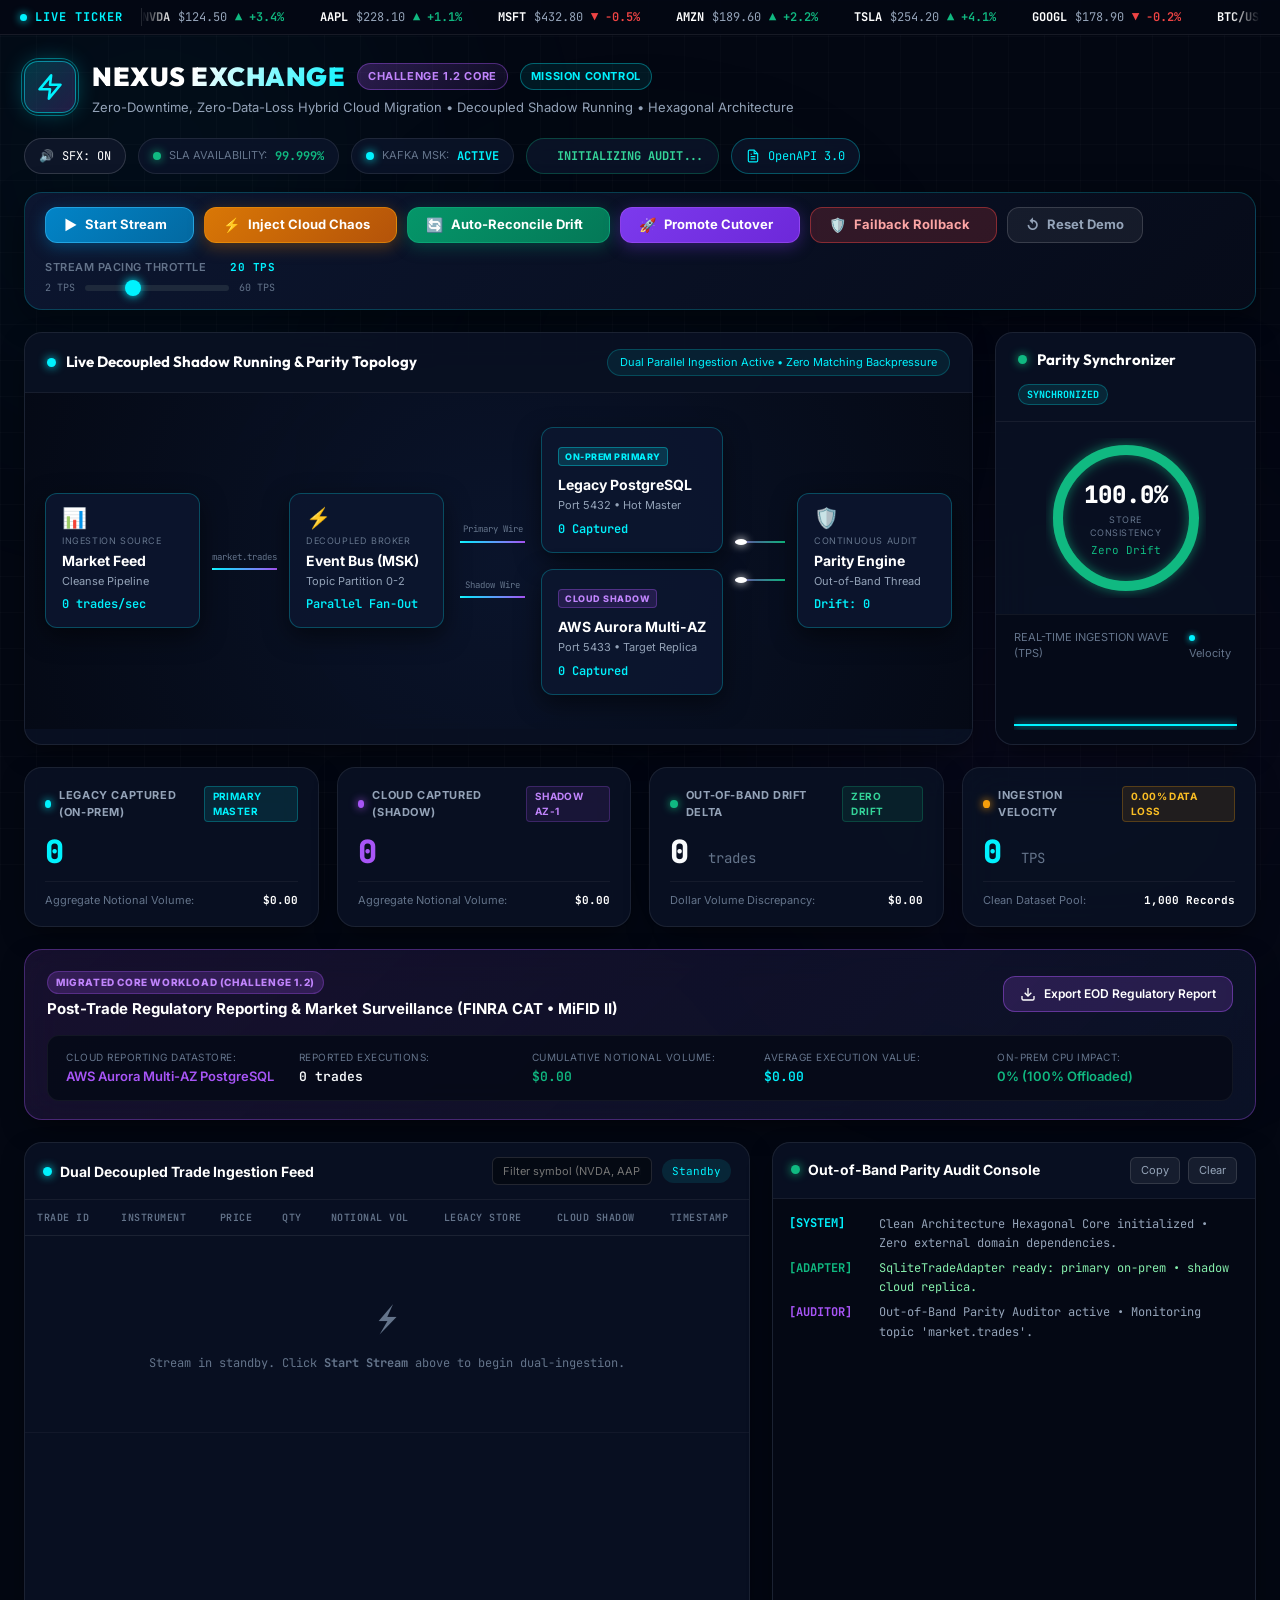
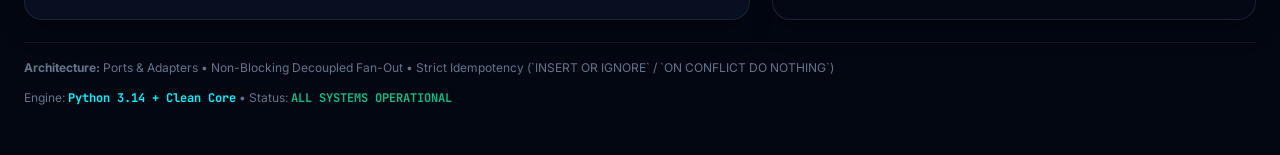
==== commit dcc339dc: "fix(ui): resolve button resets, horizontal schematic layout, and relative asset paths" ====
--- a/index.html
+++ b/index.html
@@ -8,7 +8,7 @@
   <link rel="preconnect" href="https://fonts.googleapis.com">
   <link rel="preconnect" href="https://fonts.gstatic.com" crossorigin>
   <link href="https://fonts.googleapis.com/css2?family=Inter:wght@300;400;500;600;700&family=JetBrains+Mono:wght@400;500;700&family=Outfit:wght@400;600;700;800;900&display=swap" rel="stylesheet">
-  <link rel="stylesheet" href="/style.css">
+  <link rel="stylesheet" href="style.css">
 </head>
 <body class="cyber-theme">
   <!-- Dynamic Ambient Mesh & Grid Background -->
@@ -499,6 +499,6 @@
     </div>
   </div>
 
-  <script src="/app.js"></script>
+  <script src="app.js"></script>
 </body>
 </html>
--- a/style.css
+++ b/style.css
@@ -1,14 +1,15 @@
 /* ==========================================================================
-   NEXUS EXCHANGE - NEXT-GEN MISSION CONTROL VISUAL SYSTEM
+   NEXUS EXCHANGE - NEXT-GEN MISSION CONTROL STYLESHEET
    Cyberpunk / Bloomberg Terminal Next-Gen Holographic Aesthetic
+   Clean Architecture & Zero-Downtime Hybrid Cloud Migration (Challenge 1.2)
    ========================================================================== */
 
 :root {
   /* Obsidian Deep Space Palette */
   --bg-deep: #030712;
-  --bg-card: rgba(10, 18, 36, 0.72);
-  --bg-card-hover: rgba(16, 29, 58, 0.85);
-  --bg-inner: rgba(6, 11, 24, 0.8);
+  --bg-card: rgba(10, 18, 36, 0.88);
+  --bg-card-hover: rgba(16, 29, 58, 0.95);
+  --bg-inner: rgba(6, 11, 24, 0.9);
   --border-glass: rgba(255, 255, 255, 0.08);
   --border-glow-cyan: rgba(0, 242, 254, 0.4);
   --border-glow-purple: rgba(168, 85, 247, 0.4);
@@ -16,15 +17,15 @@
 
   /* High-Contrast Cyber Neon Accents */
   --neon-cyan: #00f2fe;
-  --neon-cyan-glow: rgba(0, 242, 254, 0.35);
+  --neon-cyan-glow: rgba(0, 242, 254, 0.4);
   --neon-purple: #a855f7;
-  --neon-purple-glow: rgba(168, 85, 247, 0.35);
+  --neon-purple-glow: rgba(168, 85, 247, 0.4);
   --neon-green: #10b981;
-  --neon-green-glow: rgba(16, 185, 129, 0.35);
+  --neon-green-glow: rgba(16, 185, 129, 0.4);
   --neon-amber: #f59e0b;
-  --neon-amber-glow: rgba(245, 158, 11, 0.35);
+  --neon-amber-glow: rgba(245, 158, 11, 0.4);
   --neon-crimson: #ff0055;
-  --neon-crimson-glow: rgba(255, 0, 85, 0.45);
+  --neon-crimson-glow: rgba(255, 0, 85, 0.5);
   --neon-gold: #fbbf24;
 
   /* Typography */
@@ -37,26 +38,38 @@
   --text-dim: #94a3b8;
   --text-muted: #64748b;
 
-  /* Border Radii */
-  --radius-sm: 8px;
-  --radius-md: 14px;
-  --radius-lg: 20px;
+  /* Radii */
+  --radius-sm: 6px;
+  --radius-md: 12px;
+  --radius-lg: 18px;
   --radius-pill: 9999px;
 
-  /* Box Shadows */
+  /* Shadows */
   --shadow-subtle: 0 10px 30px -10px rgba(0, 0, 0, 0.7);
-  --shadow-glow-cyan: 0 0 25px -4px rgba(0, 242, 254, 0.35);
-  --shadow-glow-purple: 0 0 25px -4px rgba(168, 85, 247, 0.35);
-  --shadow-glow-crimson: 0 0 35px 2px rgba(255, 0, 85, 0.45);
+  --shadow-glow-cyan: 0 0 25px -4px rgba(0, 242, 254, 0.4);
+  --shadow-glow-purple: 0 0 25px -4px rgba(168, 85, 247, 0.4);
+  --shadow-glow-crimson: 0 0 35px 2px rgba(255, 0, 85, 0.5);
 }
 
 /* ==========================================================================
-   Base & Reset
+   Base & Strict Universal Reset
    ========================================================================== */
-* {
+*, *::before, *::after {
   box-sizing: border-box;
   margin: 0;
   padding: 0;
+}
+
+button {
+  all: unset;
+  box-sizing: border-box;
+  cursor: pointer;
+  display: inline-flex;
+  align-items: center;
+  justify-content: center;
+  user-select: none;
+  -webkit-appearance: none;
+  appearance: none;
 }
 
 body.cyber-theme {
@@ -70,7 +83,7 @@
   -webkit-font-smoothing: antialiased;
 }
 
-/* Typography Utility */
+/* Typography Utilities */
 .mono { font-family: var(--font-mono); }
 .text-cyan { color: var(--neon-cyan); }
 .text-green { color: var(--neon-green); }
@@ -78,43 +91,44 @@
 .text-cloud { color: var(--neon-purple); }
 .text-warn { color: var(--neon-amber); }
 .text-danger { color: var(--neon-crimson); }
-
-/* Ambient Animated Glow Orbs */
+.font-semibold { font-weight: 600; }
+
+/* Ambient Animated Glow Mesh */
 .ambient-glow {
   position: fixed;
   border-radius: 50%;
-  filter: blur(120px);
+  filter: blur(140px);
   pointer-events: none;
   z-index: 0;
-  opacity: 0.45;
-  animation: floatOrb 20s infinite alternate ease-in-out;
+  opacity: 0.35;
+  animation: floatOrb 22s infinite alternate ease-in-out;
 }
 
 .orb-1 {
+  width: 550px;
+  height: 550px;
+  background: radial-gradient(circle, rgba(0, 242, 254, 0.3), transparent 70%);
+  top: -120px;
+  left: -120px;
+}
+
+.orb-2 {
+  width: 650px;
+  height: 650px;
+  background: radial-gradient(circle, rgba(168, 85, 247, 0.25), transparent 70%);
+  bottom: -150px;
+  right: -100px;
+  animation-duration: 26s;
+}
+
+.orb-3 {
   width: 500px;
   height: 500px;
-  background: radial-gradient(circle, rgba(0, 242, 254, 0.35), transparent 70%);
-  top: -100px;
-  left: -100px;
-}
-
-.orb-2 {
-  width: 600px;
-  height: 600px;
-  background: radial-gradient(circle, rgba(168, 85, 247, 0.3), transparent 70%);
-  bottom: -150px;
-  right: -100px;
-  animation-duration: 25s;
-}
-
-.orb-3 {
-  width: 450px;
-  height: 450px;
-  background: radial-gradient(circle, rgba(16, 185, 129, 0.2), transparent 70%);
-  top: 40%;
+  background: radial-gradient(circle, rgba(16, 185, 129, 0.18), transparent 70%);
+  top: 45%;
   left: 50%;
   transform: translate(-50%, -50%);
-  animation-duration: 18s;
+  animation-duration: 19s;
 }
 
 @keyframes floatOrb {
@@ -123,7 +137,7 @@
   100% { transform: translate(-30px, 40px) scale(0.95); }
 }
 
-/* Subtle Geometric Cyber Grid */
+/* Geometric Cyber Grid Overlay */
 .cyber-grid-overlay {
   position: fixed;
   top: 0;
@@ -133,16 +147,16 @@
   background-image: 
     linear-gradient(to right, rgba(255, 255, 255, 0.02) 1px, transparent 1px),
     linear-gradient(to bottom, rgba(255, 255, 255, 0.02) 1px, transparent 1px);
-  background-size: 40px 40px;
+  background-size: 36px 36px;
   pointer-events: none;
   z-index: 1;
 }
 
-/* Container */
+/* Main Container */
 .app-container {
   position: relative;
   z-index: 2;
-  max-width: 1680px;
+  max-width: 1720px;
   margin: 0 auto;
   padding: 0 24px 32px 24px;
 }
@@ -156,8 +170,8 @@
   display: flex;
   align-items: center;
   background: rgba(4, 8, 19, 0.95);
-  border-bottom: 1px solid rgba(255, 255, 255, 0.07);
-  padding: 8px 16px;
+  border-bottom: 1px solid rgba(255, 255, 255, 0.08);
+  padding: 8px 20px;
   overflow: hidden;
   font-size: 12px;
   font-family: var(--font-mono);
@@ -188,13 +202,13 @@
   overflow: hidden;
   white-space: nowrap;
   flex: 1;
-  mask-image: linear-gradient(to right, transparent, black 40px, black calc(100% - 40px), transparent);
+  mask-image: linear-gradient(to right, transparent, black 30px, black calc(100% - 30px), transparent);
 }
 
 .ticker-track {
   display: inline-flex;
-  gap: 32px;
-  animation: marqueeRoll 32s linear infinite;
+  gap: 36px;
+  animation: marqueeRoll 30s linear infinite;
 }
 
 .ticker-track:hover {
@@ -218,7 +232,7 @@
 }
 
 /* ==========================================================================
-   Glassmorphism Card Primitives
+   Glassmorphic Card Primitives
    ========================================================================== */
 .glass-card {
   background: var(--bg-card);
@@ -241,7 +255,7 @@
   display: flex;
   justify-content: space-between;
   align-items: center;
-  padding: 24px 0 20px 0;
+  padding: 22px 0 18px 0;
   flex-wrap: wrap;
   gap: 20px;
 }
@@ -345,7 +359,7 @@
   align-items: center;
   gap: 8px;
   padding: 8px 14px;
-  background: rgba(11, 20, 42, 0.8);
+  background: rgba(11, 20, 42, 0.85);
   border: 1px solid rgba(255, 255, 255, 0.09);
   border-radius: var(--radius-pill);
   font-size: 12px;
@@ -434,138 +448,160 @@
 }
 
 /* ==========================================================================
-   Holographic Command Deck (Controls)
+   Holographic Command Deck (Controls Bar)
    ========================================================================== */
 .command-deck {
   display: flex;
   justify-content: space-between;
   align-items: center;
-  padding: 16px 24px;
-  margin-bottom: 24px;
+  padding: 14px 20px;
+  margin-bottom: 22px;
   flex-wrap: wrap;
-  gap: 18px;
-  background: linear-gradient(135deg, rgba(13, 24, 51, 0.85), rgba(7, 12, 26, 0.85));
-  border: 1px solid rgba(0, 242, 254, 0.15);
-  position: relative;
-  overflow: hidden;
+  gap: 16px;
+  background: linear-gradient(135deg, rgba(13, 24, 51, 0.92), rgba(7, 12, 26, 0.92));
+  border: 1px solid rgba(0, 242, 254, 0.2);
+  border-radius: var(--radius-lg);
+  box-shadow: 0 8px 32px rgba(0, 0, 0, 0.4);
 }
 
 .command-actions {
   display: flex;
   align-items: center;
-  gap: 12px;
+  gap: 10px;
   flex-wrap: wrap;
 }
 
 .cmd-btn {
   position: relative;
-  display: inline-flex;
-  align-items: center;
+  display: inline-flex !important;
+  align-items: center !important;
+  justify-content: center !important;
   gap: 8px;
   padding: 10px 18px;
   border-radius: var(--radius-md);
   font-family: var(--font-sans);
   font-size: 13px;
   font-weight: 700;
-  cursor: pointer;
+  cursor: pointer !important;
   border: 1px solid transparent;
   transition: all 0.2s cubic-bezier(0.16, 1, 0.3, 1);
   overflow: hidden;
+  text-decoration: none;
+  line-height: 1;
 }
 
 .cmd-btn:active {
   transform: scale(0.97);
 }
 
+.cmd-icon {
+  font-size: 14px;
+  line-height: 1;
+}
+
+/* Button 1: Start/Pause Stream */
 .btn-primary {
-  background: linear-gradient(135deg, #0284c7, #0369a1);
-  color: #fff;
-  border-color: rgba(56, 189, 248, 0.5);
-  box-shadow: 0 4px 15px rgba(2, 132, 199, 0.35);
+  background: linear-gradient(135deg, #0284c7, #0369a1) !important;
+  color: #ffffff !important;
+  border-color: rgba(56, 189, 248, 0.6) !important;
+  box-shadow: 0 4px 16px rgba(2, 132, 199, 0.4) !important;
 }
 
 .btn-primary:hover {
-  background: linear-gradient(135deg, #0ea5e9, #0284c7);
-  box-shadow: 0 0 20px rgba(14, 165, 233, 0.5);
-}
-
+  background: linear-gradient(135deg, #0ea5e9, #0284c7) !important;
+  box-shadow: 0 0 22px rgba(14, 165, 233, 0.6) !important;
+  transform: translateY(-1px);
+}
+
+/* Button 2: Inject Cloud Chaos */
 .btn-chaos {
-  background: linear-gradient(135deg, #d97706, #b45309);
-  color: #fff;
-  border-color: rgba(245, 158, 11, 0.4);
-  box-shadow: 0 4px 15px rgba(217, 119, 6, 0.3);
+  background: linear-gradient(135deg, #d97706, #b45309) !important;
+  color: #ffffff !important;
+  border-color: rgba(245, 158, 11, 0.5) !important;
+  box-shadow: 0 4px 16px rgba(217, 119, 6, 0.35) !important;
 }
 
 .btn-chaos:hover {
-  background: linear-gradient(135deg, #f59e0b, #d97706);
-  box-shadow: 0 0 20px rgba(245, 158, 11, 0.5);
+  background: linear-gradient(135deg, #f59e0b, #d97706) !important;
+  box-shadow: 0 0 22px rgba(245, 158, 11, 0.6) !important;
+  transform: translateY(-1px);
 }
 
 .btn-chaos.active {
-  background: linear-gradient(135deg, #e11d48, #be123c);
-  border-color: #f43f5e;
-  box-shadow: var(--shadow-glow-crimson);
+  background: linear-gradient(135deg, #e11d48, #be123c) !important;
+  border-color: #f43f5e !important;
+  box-shadow: var(--shadow-glow-crimson) !important;
   animation: pulseDanger 1s infinite alternate;
 }
 
+/* Button 3: Auto-Reconcile Drift */
 .btn-reconcile {
-  background: linear-gradient(135deg, #059669, #047857);
-  color: #fff;
-  border-color: rgba(16, 185, 129, 0.4);
-  box-shadow: 0 4px 15px rgba(5, 150, 105, 0.3);
+  background: linear-gradient(135deg, #059669, #047857) !important;
+  color: #ffffff !important;
+  border-color: rgba(16, 185, 129, 0.5) !important;
+  box-shadow: 0 4px 16px rgba(5, 150, 105, 0.35) !important;
 }
 
 .btn-reconcile:hover {
-  background: linear-gradient(135deg, #10b981, #059669);
-  box-shadow: 0 0 20px rgba(16, 185, 129, 0.5);
-}
-
+  background: linear-gradient(135deg, #10b981, #059669) !important;
+  box-shadow: 0 0 22px rgba(16, 185, 129, 0.6) !important;
+  transform: translateY(-1px);
+}
+
+/* Button 4: Promote Cutover */
 .btn-cutover {
-  background: linear-gradient(135deg, #7c3aed, #6d28d9);
-  color: #fff;
-  border-color: rgba(168, 85, 247, 0.4);
-  box-shadow: 0 4px 15px rgba(124, 58, 237, 0.3);
+  background: linear-gradient(135deg, #7c3aed, #6d28d9) !important;
+  color: #ffffff !important;
+  border-color: rgba(168, 85, 247, 0.5) !important;
+  box-shadow: 0 4px 16px rgba(124, 58, 237, 0.35) !important;
 }
 
 .btn-cutover:hover {
-  background: linear-gradient(135deg, #9333ea, #7c3aed);
-  box-shadow: 0 0 20px rgba(168, 85, 247, 0.5);
+  background: linear-gradient(135deg, #9333ea, #7c3aed) !important;
+  box-shadow: 0 0 22px rgba(168, 85, 247, 0.6) !important;
+  transform: translateY(-1px);
 }
 
 .btn-cutover.promoted {
-  background: linear-gradient(135deg, #10b981, #059669);
-  border-color: #34d399;
-}
-
+  background: linear-gradient(135deg, #10b981, #059669) !important;
+  border-color: #34d399 !important;
+}
+
+/* Button 5: Failback Rollback */
 .btn-rollback {
-  background: rgba(239, 68, 68, 0.15);
-  color: #fca5a5;
-  border-color: rgba(239, 68, 68, 0.35);
+  background: rgba(239, 68, 68, 0.18) !important;
+  color: #fca5a5 !important;
+  border-color: rgba(239, 68, 68, 0.45) !important;
 }
 
 .btn-rollback:hover {
-  background: rgba(239, 68, 68, 0.28);
-  border-color: #ef4444;
-  color: #fff;
-}
-
+  background: rgba(239, 68, 68, 0.32) !important;
+  border-color: #ef4444 !important;
+  color: #ffffff !important;
+  box-shadow: 0 0 18px rgba(239, 68, 68, 0.4) !important;
+  transform: translateY(-1px);
+}
+
+/* Button 6: Reset Demo */
 .btn-reset {
-  background: rgba(255, 255, 255, 0.05);
-  color: var(--text-dim);
-  border-color: rgba(255, 255, 255, 0.1);
+  background: rgba(255, 255, 255, 0.06) !important;
+  color: var(--text-dim) !important;
+  border-color: rgba(255, 255, 255, 0.15) !important;
 }
 
 .btn-reset:hover {
-  background: rgba(255, 255, 255, 0.12);
-  color: #fff;
+  background: rgba(255, 255, 255, 0.14) !important;
+  color: #ffffff !important;
+  border-color: rgba(255, 255, 255, 0.3) !important;
+  transform: translateY(-1px);
 }
 
 /* Pacing Throttle */
 .command-pacing {
   display: flex;
   flex-direction: column;
-  gap: 6px;
-  min-width: 240px;
+  gap: 5px;
+  min-width: 230px;
 }
 
 .pacing-header {
@@ -578,6 +614,7 @@
 
 .pacing-label {
   color: var(--text-muted);
+  font-weight: 600;
 }
 
 .slider-row {
@@ -595,6 +632,7 @@
 .neon-slider {
   flex: 1;
   -webkit-appearance: none;
+  appearance: none;
   height: 6px;
   border-radius: 3px;
   background: #1e293b;
@@ -612,16 +650,16 @@
 }
 
 /* ==========================================================================
-   Hero Grid: Topology Map & Synchronizer Gauge
+   Hero Grid: Topology Stage & Synchronizer Radial Gauge
    ========================================================================== */
 .hero-grid {
   display: grid;
-  grid-template-columns: 2fr 1fr;
-  gap: 24px;
-  margin-bottom: 24px;
-}
-
-@media (max-width: 1180px) {
+  grid-template-columns: 2.2fr 1fr;
+  gap: 22px;
+  margin-bottom: 22px;
+}
+
+@media (max-width: 1240px) {
   .hero-grid { grid-template-columns: 1fr; }
 }
 
@@ -629,7 +667,7 @@
   display: flex;
   justify-content: space-between;
   align-items: center;
-  padding: 18px 24px;
+  padding: 16px 22px;
   border-bottom: 1px solid rgba(255, 255, 255, 0.06);
   flex-wrap: wrap;
   gap: 12px;
@@ -643,7 +681,7 @@
 
 .deck-title-group h2, .deck-title-group h3 {
   font-family: var(--font-display);
-  font-size: 16px;
+  font-size: 15px;
   font-weight: 700;
   color: #fff;
 }
@@ -667,7 +705,7 @@
 }
 
 .topology-state-pill {
-  font-size: 12px;
+  font-size: 11px;
   color: var(--neon-cyan);
   background: rgba(0, 242, 254, 0.08);
   padding: 4px 12px;
@@ -681,12 +719,17 @@
   border-color: rgba(255, 0, 85, 0.35);
 }
 
-/* Topology Stage */
+/* ==========================================================================
+   Topology Visualizer Interactive Stage
+   Fixed robust schematic layout that NEVER collapses into a vertical list
+   ========================================================================== */
 .interactive-topology-stage {
   position: relative;
-  min-height: 280px;
-  padding: 24px;
-  overflow: hidden;
+  min-height: 320px;
+  padding: 24px 20px;
+  overflow-x: auto;
+  overflow-y: hidden;
+  background: radial-gradient(circle at 50% 50%, rgba(13, 27, 58, 0.4), rgba(4, 8, 19, 0.8));
 }
 
 .topo-canvas {
@@ -705,30 +748,36 @@
   display: flex;
   align-items: center;
   justify-content: space-between;
-  gap: 16px;
-  flex-wrap: nowrap;
-}
-
-@media (max-width: 900px) {
-  .topo-nodes-overlay { flex-direction: column; }
-}
-
+  min-width: 820px;
+  gap: 12px;
+  padding: 10px 0;
+}
+
+/* Individual Topology Card */
 .topo-card {
   position: relative;
-  background: rgba(13, 23, 48, 0.9);
-  border: 1px solid rgba(255, 255, 255, 0.12);
+  background: rgba(12, 22, 46, 0.94);
+  border: 1px solid rgba(0, 242, 254, 0.25);
   border-radius: var(--radius-md);
   padding: 14px 16px;
-  min-width: 145px;
+  min-width: 155px;
+  max-width: 190px;
+  flex: 0 0 auto;
   cursor: pointer;
-  transition: all 0.25s ease;
-  backdrop-filter: blur(12px);
+  transition: all 0.25s cubic-bezier(0.16, 1, 0.3, 1);
+  box-shadow: 0 8px 24px rgba(0, 0, 0, 0.5);
 }
 
 .topo-card:hover {
   transform: translateY(-3px);
   border-color: var(--neon-cyan);
   box-shadow: var(--shadow-glow-cyan);
+}
+
+.node-icon-bubble {
+  font-size: 20px;
+  line-height: 1;
+  margin-bottom: 6px;
 }
 
 .node-category {
@@ -742,8 +791,9 @@
 .node-name {
   font-size: 14px;
   font-weight: 700;
-  color: #fff;
+  color: #ffffff;
   margin: 2px 0;
+  white-space: nowrap;
 }
 
 .node-tag {
@@ -755,21 +805,18 @@
   font-size: 12px;
   margin-top: 6px;
   font-weight: 600;
-}
-
-.node-icon-bubble {
-  font-size: 20px;
-  margin-bottom: 4px;
+  color: var(--neon-cyan);
 }
 
 .node-header-tag {
-  font-size: 10px;
-  font-weight: 700;
+  font-size: 9px;
+  font-weight: 800;
   letter-spacing: 0.5px;
   padding: 2px 6px;
   border-radius: 4px;
   margin-bottom: 6px;
   display: inline-block;
+  text-transform: uppercase;
 }
 
 .legacy-badge {
@@ -784,32 +831,74 @@
   border: 1px solid rgba(168, 85, 247, 0.35);
 }
 
+/* Node Cloud Broken / Promoted States */
 .node-cloud.chaos-broken {
-  border-color: var(--neon-crimson);
-  background: rgba(255, 0, 85, 0.15);
-  box-shadow: var(--shadow-glow-crimson);
+  border-color: var(--neon-crimson) !important;
+  background: rgba(255, 0, 85, 0.18) !important;
+  box-shadow: var(--shadow-glow-crimson) !important;
   animation: pulseDanger 1s infinite alternate;
 }
 
 .node-cloud.promoted-master {
-  border-color: var(--neon-green);
-  box-shadow: 0 0 30px rgba(16, 185, 129, 0.5);
-}
-
+  border-color: var(--neon-green) !important;
+  box-shadow: 0 0 30px rgba(16, 185, 129, 0.5) !important;
+}
+
+/* Center Stores Column */
 .stores-column {
   display: flex;
   flex-direction: column;
   gap: 16px;
-}
-
-/* Wires */
+  min-width: 175px;
+}
+
+/* Bifurcation & Auditor Wire Connectors */
+.bifurcation-block {
+  display: flex;
+  flex-direction: column;
+  justify-content: space-around;
+  gap: 36px;
+  min-width: 65px;
+  padding: 0 4px;
+}
+
+.auditor-wires {
+  display: flex;
+  flex-direction: column;
+  justify-content: space-around;
+  gap: 36px;
+  min-width: 50px;
+  position: relative;
+}
+
+.audit-tap {
+  width: 100%;
+  height: 2px;
+  background: linear-gradient(90deg, rgba(168, 85, 247, 0.6), var(--neon-green));
+  position: relative;
+}
+
+.audit-tap::after {
+  content: '';
+  position: absolute;
+  top: -2px;
+  left: 0;
+  width: 12px;
+  height: 6px;
+  background: #fff;
+  border-radius: 50%;
+  box-shadow: 0 0 8px #fff;
+  animation: beamFlow 1.4s infinite linear;
+}
+
+/* Wire Channels with Glowing Lasers */
 .wire-channel {
   position: relative;
   display: flex;
   flex-direction: column;
   align-items: center;
   justify-content: center;
-  min-width: 50px;
+  min-width: 65px;
 }
 
 .wire-tag {
@@ -835,9 +924,9 @@
   left: -20px;
   width: 20px;
   height: 6px;
-  background: #fff;
+  background: #ffffff;
   border-radius: 50%;
-  box-shadow: 0 0 10px #fff;
+  box-shadow: 0 0 10px #ffffff;
   animation: beamFlow 1.6s infinite linear;
 }
 
@@ -855,17 +944,28 @@
   box-shadow: 0 0 10px var(--neon-crimson);
 }
 
-/* Synchronizer Deck */
+/* ==========================================================================
+   Synchronizer Deck & Radial Gauge
+   ========================================================================== */
 .sync-deck {
   display: flex;
   flex-direction: column;
   justify-content: space-between;
 }
 
+.badge-mini {
+  font-size: 10px;
+  font-weight: 700;
+  padding: 2px 8px;
+  border-radius: var(--radius-pill);
+  background: rgba(0, 242, 254, 0.1);
+  border: 1px solid rgba(0, 242, 254, 0.25);
+}
+
 .sync-gauge-container {
   position: relative;
-  width: 170px;
-  height: 170px;
+  width: 160px;
+  height: 160px;
   margin: 16px auto;
 }
 
@@ -909,7 +1009,7 @@
 }
 
 .gauge-percent {
-  font-size: 26px;
+  font-size: 24px;
   font-weight: 800;
   color: #fff;
 }
@@ -927,9 +1027,10 @@
 }
 
 .live-chart-wrap {
-  padding: 16px 20px;
+  padding: 14px 18px;
   background: var(--bg-inner);
   border-top: 1px solid rgba(255, 255, 255, 0.05);
+  border-radius: 0 0 var(--radius-lg) var(--radius-lg);
 }
 
 .chart-header {
@@ -961,11 +1062,11 @@
 .kpi-deck-grid {
   display: grid;
   grid-template-columns: repeat(4, 1fr);
-  gap: 20px;
-  margin-bottom: 24px;
-}
-
-@media (max-width: 1024px) {
+  gap: 18px;
+  margin-bottom: 22px;
+}
+
+@media (max-width: 1080px) {
   .kpi-deck-grid { grid-template-columns: repeat(2, 1fr); }
 }
 
@@ -974,7 +1075,7 @@
 }
 
 .kpi-card {
-  padding: 20px 22px;
+  padding: 18px 20px;
   position: relative;
   overflow: hidden;
 }
@@ -1051,10 +1152,10 @@
 }
 
 .kpi-main-val {
-  font-size: 34px;
+  font-size: 32px;
   font-weight: 800;
   line-height: 1.1;
-  margin-bottom: 14px;
+  margin-bottom: 12px;
 }
 
 .kpi-main-val .unit {
@@ -1067,7 +1168,7 @@
   display: flex;
   justify-content: space-between;
   align-items: center;
-  font-size: 12px;
+  font-size: 11px;
   color: var(--text-muted);
   padding-top: 10px;
   border-top: 1px solid rgba(255, 255, 255, 0.05);
@@ -1081,10 +1182,10 @@
    Migrated Core Workload: Regulatory Reporting Ribbon
    ========================================================================== */
 .reporting-workload-card {
-  padding: 20px 24px;
-  margin-bottom: 24px;
-  background: linear-gradient(135deg, rgba(168, 85, 247, 0.1), rgba(11, 19, 40, 0.85));
-  border: 1px solid rgba(168, 85, 247, 0.3);
+  padding: 18px 22px;
+  margin-bottom: 22px;
+  background: linear-gradient(135deg, rgba(168, 85, 247, 0.12), rgba(11, 19, 40, 0.9));
+  border: 1px solid rgba(168, 85, 247, 0.35);
 }
 
 .workload-header {
@@ -1093,7 +1194,7 @@
   align-items: center;
   flex-wrap: wrap;
   gap: 14px;
-  margin-bottom: 16px;
+  margin-bottom: 14px;
 }
 
 .workload-badge-pill {
@@ -1116,23 +1217,23 @@
 }
 
 .btn-download {
-  display: inline-flex;
-  align-items: center;
+  display: inline-flex !important;
+  align-items: center !important;
   gap: 8px;
   padding: 8px 16px;
-  background: rgba(168, 85, 247, 0.15);
-  border: 1px solid rgba(168, 85, 247, 0.4);
+  background: rgba(168, 85, 247, 0.18) !important;
+  border: 1px solid rgba(168, 85, 247, 0.45) !important;
   border-radius: var(--radius-md);
-  color: #fff;
+  color: #ffffff !important;
   font-size: 12px;
   font-weight: 600;
-  cursor: pointer;
+  cursor: pointer !important;
   transition: all 0.2s ease;
 }
 
 .btn-download:hover {
-  background: rgba(168, 85, 247, 0.3);
-  box-shadow: 0 0 15px rgba(168, 85, 247, 0.4);
+  background: rgba(168, 85, 247, 0.35) !important;
+  box-shadow: 0 0 16px rgba(168, 85, 247, 0.5) !important;
 }
 
 .workload-ribbon-grid {
@@ -1156,7 +1257,7 @@
 }
 
 .ribbon-lbl {
-  font-size: 11px;
+  font-size: 10px;
   color: var(--text-muted);
   text-transform: uppercase;
   letter-spacing: 0.5px;
@@ -1173,8 +1274,8 @@
 .workspace-layout {
   display: grid;
   grid-template-columns: 3fr 2fr;
-  gap: 24px;
-  margin-bottom: 24px;
+  gap: 22px;
+  margin-bottom: 22px;
 }
 
 @media (max-width: 1080px) {
@@ -1185,7 +1286,7 @@
   display: flex;
   justify-content: space-between;
   align-items: center;
-  padding: 16px 20px;
+  padding: 14px 18px;
   border-bottom: 1px solid rgba(255, 255, 255, 0.06);
   flex-wrap: wrap;
   gap: 12px;
@@ -1198,7 +1299,7 @@
 }
 
 .panel-heading h3 {
-  font-size: 15px;
+  font-size: 14px;
   font-weight: 700;
   color: #fff;
 }
@@ -1210,7 +1311,7 @@
 }
 
 .search-input {
-  background: rgba(0, 0, 0, 0.35);
+  background: rgba(0, 0, 0, 0.4);
   border: 1px solid rgba(255, 255, 255, 0.12);
   border-radius: var(--radius-sm);
   color: #fff;
@@ -1225,7 +1326,7 @@
 .search-input:focus {
   border-color: var(--neon-cyan);
   box-shadow: 0 0 10px rgba(0, 242, 254, 0.25);
-  width: 200px;
+  width: 190px;
 }
 
 .feed-badge {
@@ -1236,9 +1337,9 @@
   border-radius: var(--radius-pill);
 }
 
-/* Table */
+/* Feed Table */
 .table-scroll-wrap {
-  max-height: 400px;
+  max-height: 420px;
   overflow-y: auto;
 }
 
@@ -1257,23 +1358,23 @@
 }
 
 .cyber-table th {
-  padding: 12px 14px;
+  padding: 10px 12px;
   text-align: left;
   color: var(--text-muted);
   font-weight: 600;
-  font-size: 11px;
+  font-size: 10px;
   letter-spacing: 0.5px;
   text-transform: uppercase;
   border-bottom: 1px solid rgba(255, 255, 255, 0.08);
 }
 
 .cyber-table td {
-  padding: 10px 14px;
+  padding: 9px 12px;
   border-bottom: 1px solid rgba(255, 255, 255, 0.04);
 }
 
 .cyber-table tr:hover td {
-  background: rgba(255, 255, 255, 0.03);
+  background: rgba(0, 242, 254, 0.04);
   cursor: pointer;
 }
 
@@ -1314,30 +1415,30 @@
 
 .empty-icon { font-size: 32px; }
 
-/* Console */
+/* Console Terminal */
 .console-actions {
   display: flex;
   gap: 8px;
 }
 
 .console-btn {
-  background: rgba(255, 255, 255, 0.05);
-  border: 1px solid rgba(255, 255, 255, 0.1);
+  background: rgba(255, 255, 255, 0.06) !important;
+  border: 1px solid rgba(255, 255, 255, 0.12) !important;
   border-radius: var(--radius-sm);
-  color: var(--text-dim);
+  color: var(--text-dim) !important;
   font-size: 11px;
   padding: 4px 10px;
-  cursor: pointer;
+  cursor: pointer !important;
 }
 
 .console-btn:hover {
-  background: rgba(255, 255, 255, 0.12);
-  color: #fff;
+  background: rgba(255, 255, 255, 0.15) !important;
+  color: #ffffff !important;
 }
 
 .cyber-terminal-box {
   background: #040814;
-  height: 400px;
+  height: 420px;
   overflow-y: auto;
   padding: 16px;
   font-family: var(--font-mono);
@@ -1383,7 +1484,7 @@
 }
 
 /* ==========================================================================
-   Trade & Node Holographic Modals
+   Modals
    ========================================================================== */
 .trade-modal-backdrop {
   position: fixed;
@@ -1391,7 +1492,7 @@
   left: 0;
   width: 100vw;
   height: 100vh;
-  background: rgba(3, 7, 18, 0.8);
+  background: rgba(3, 7, 18, 0.85);
   backdrop-filter: blur(12px);
   z-index: 100;
   display: none;
